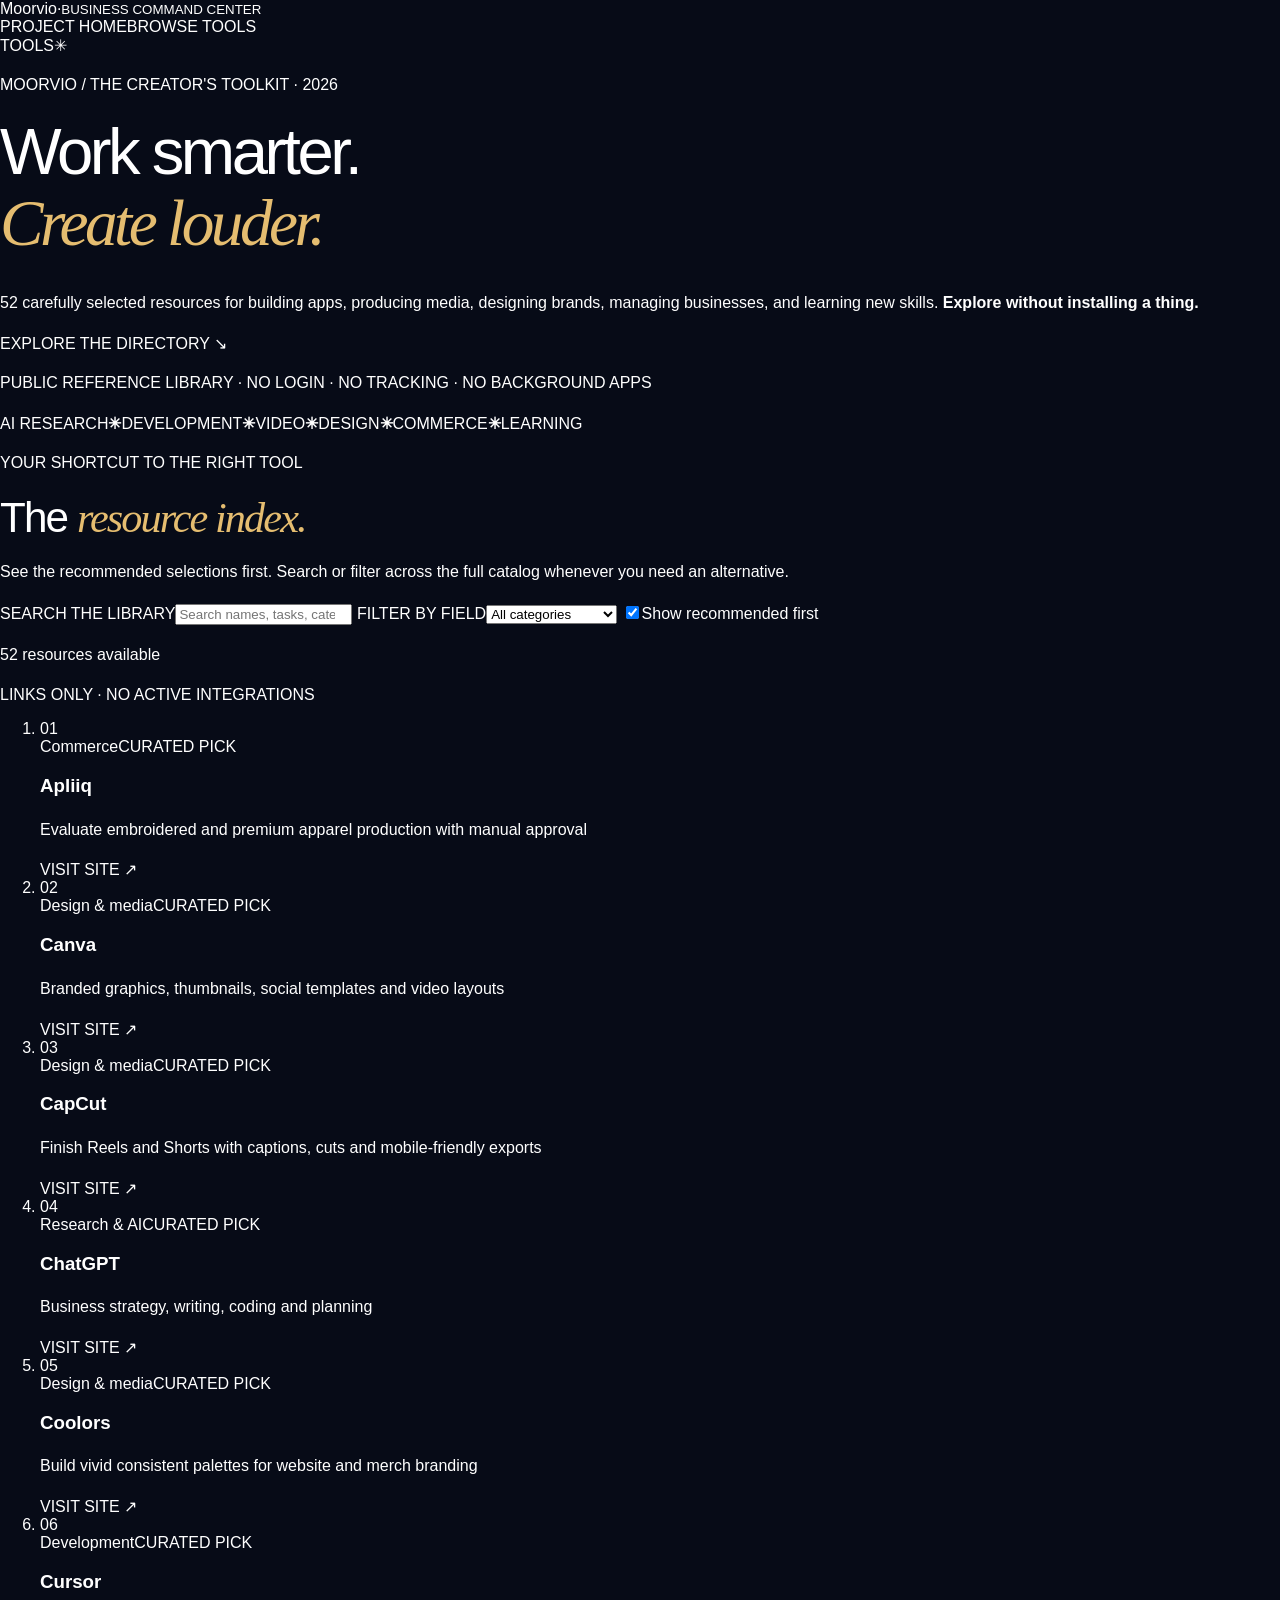
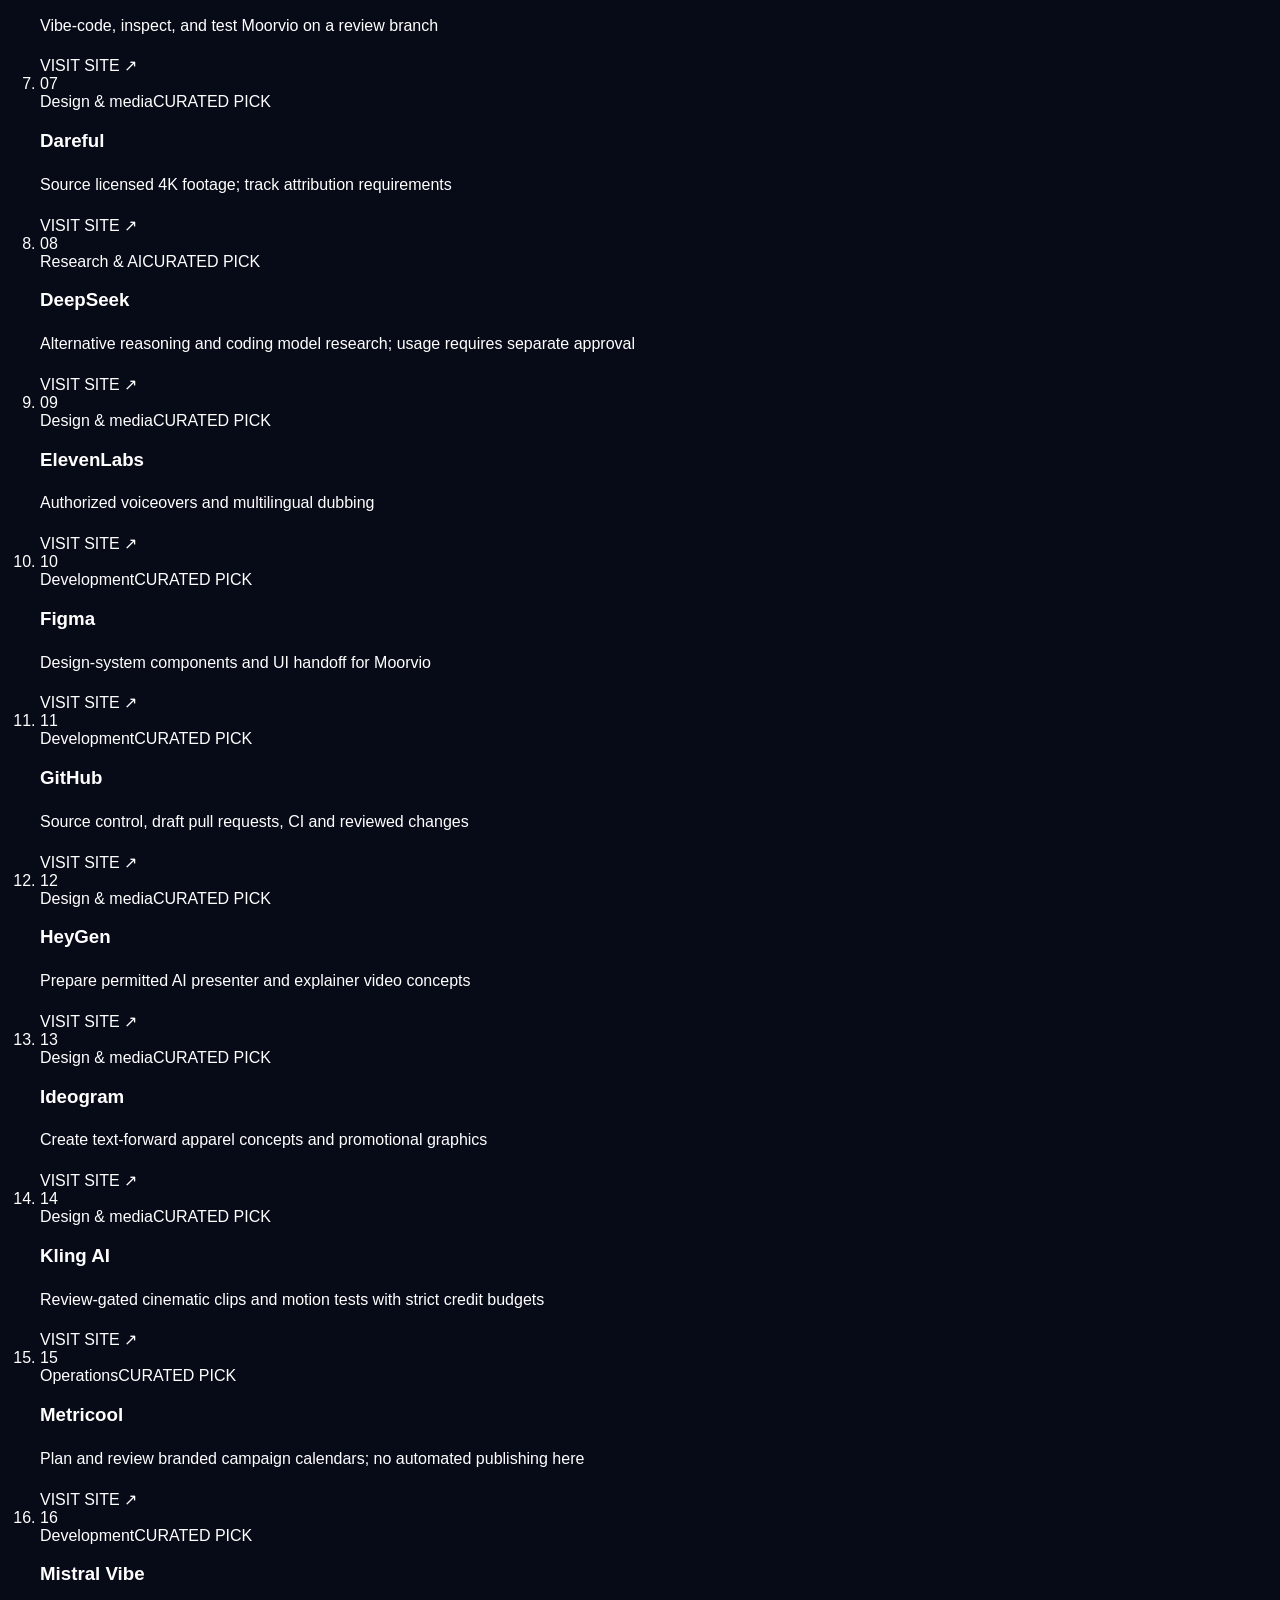
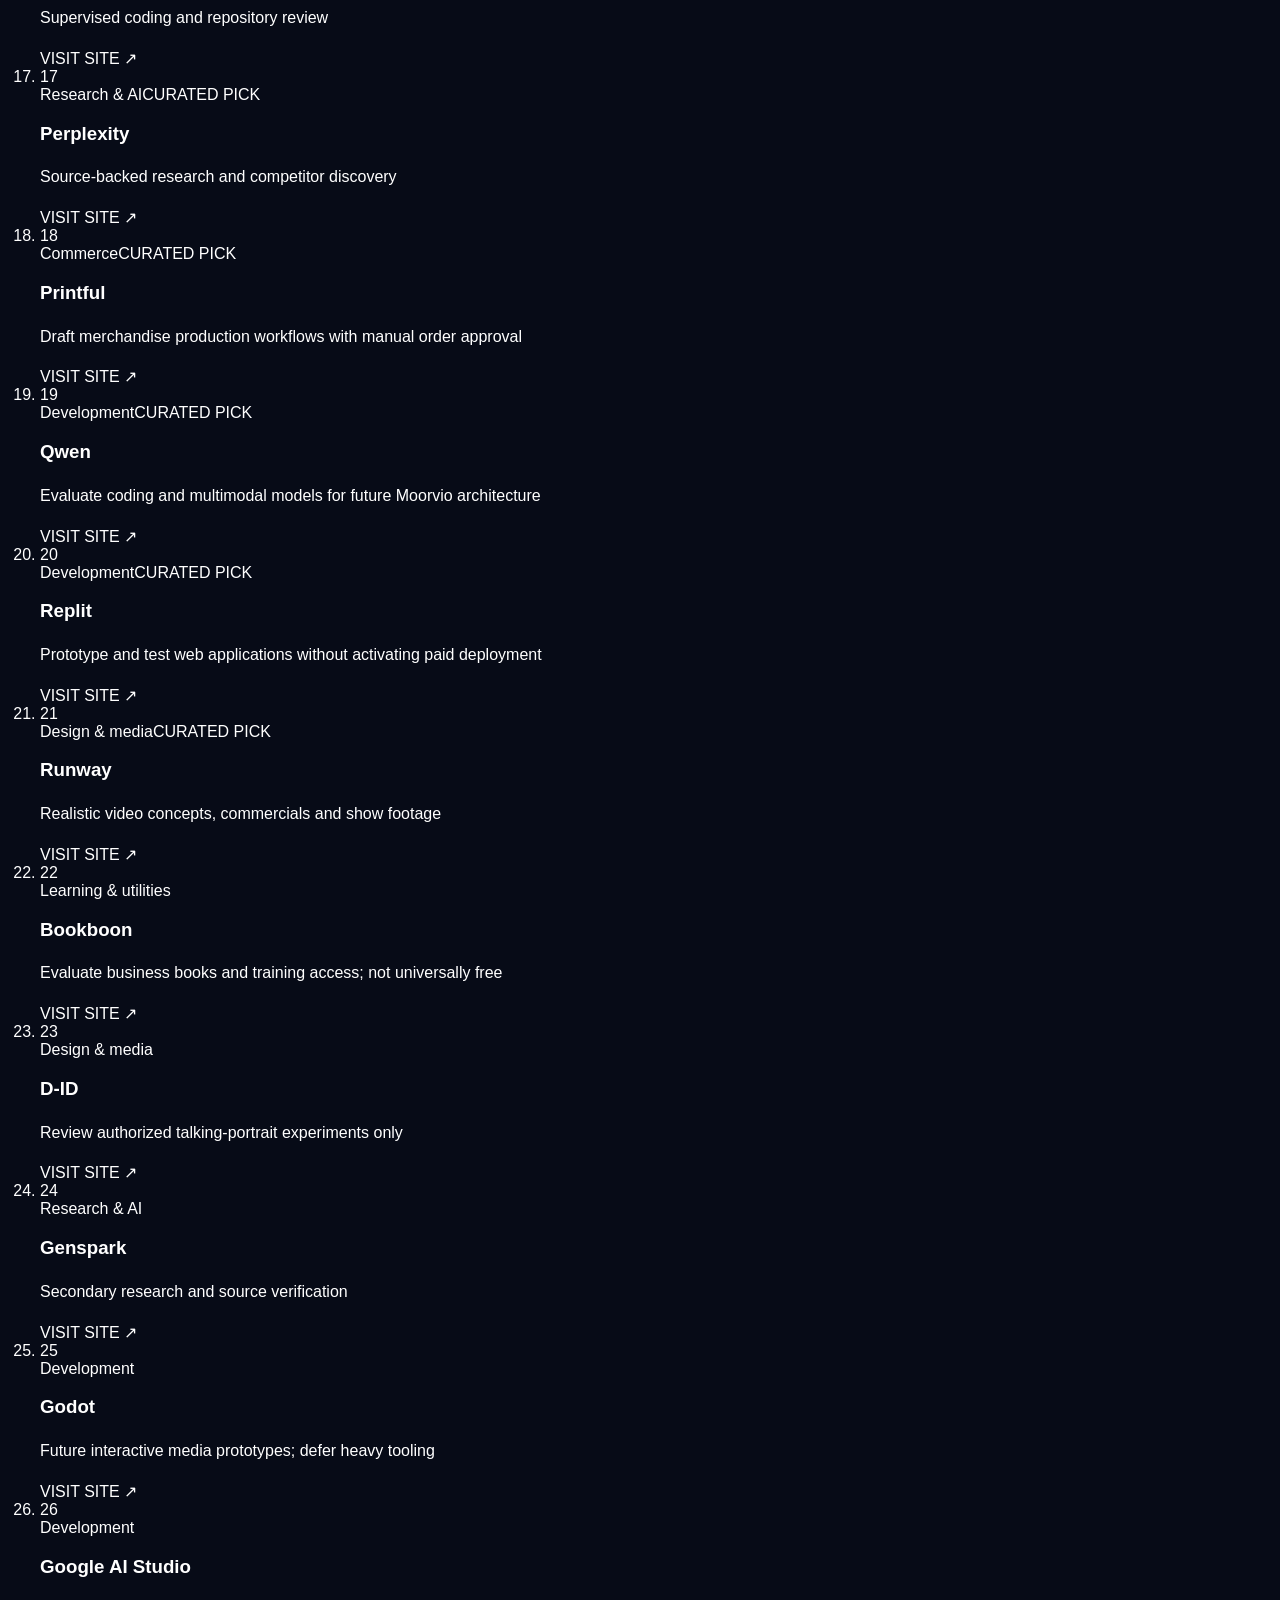
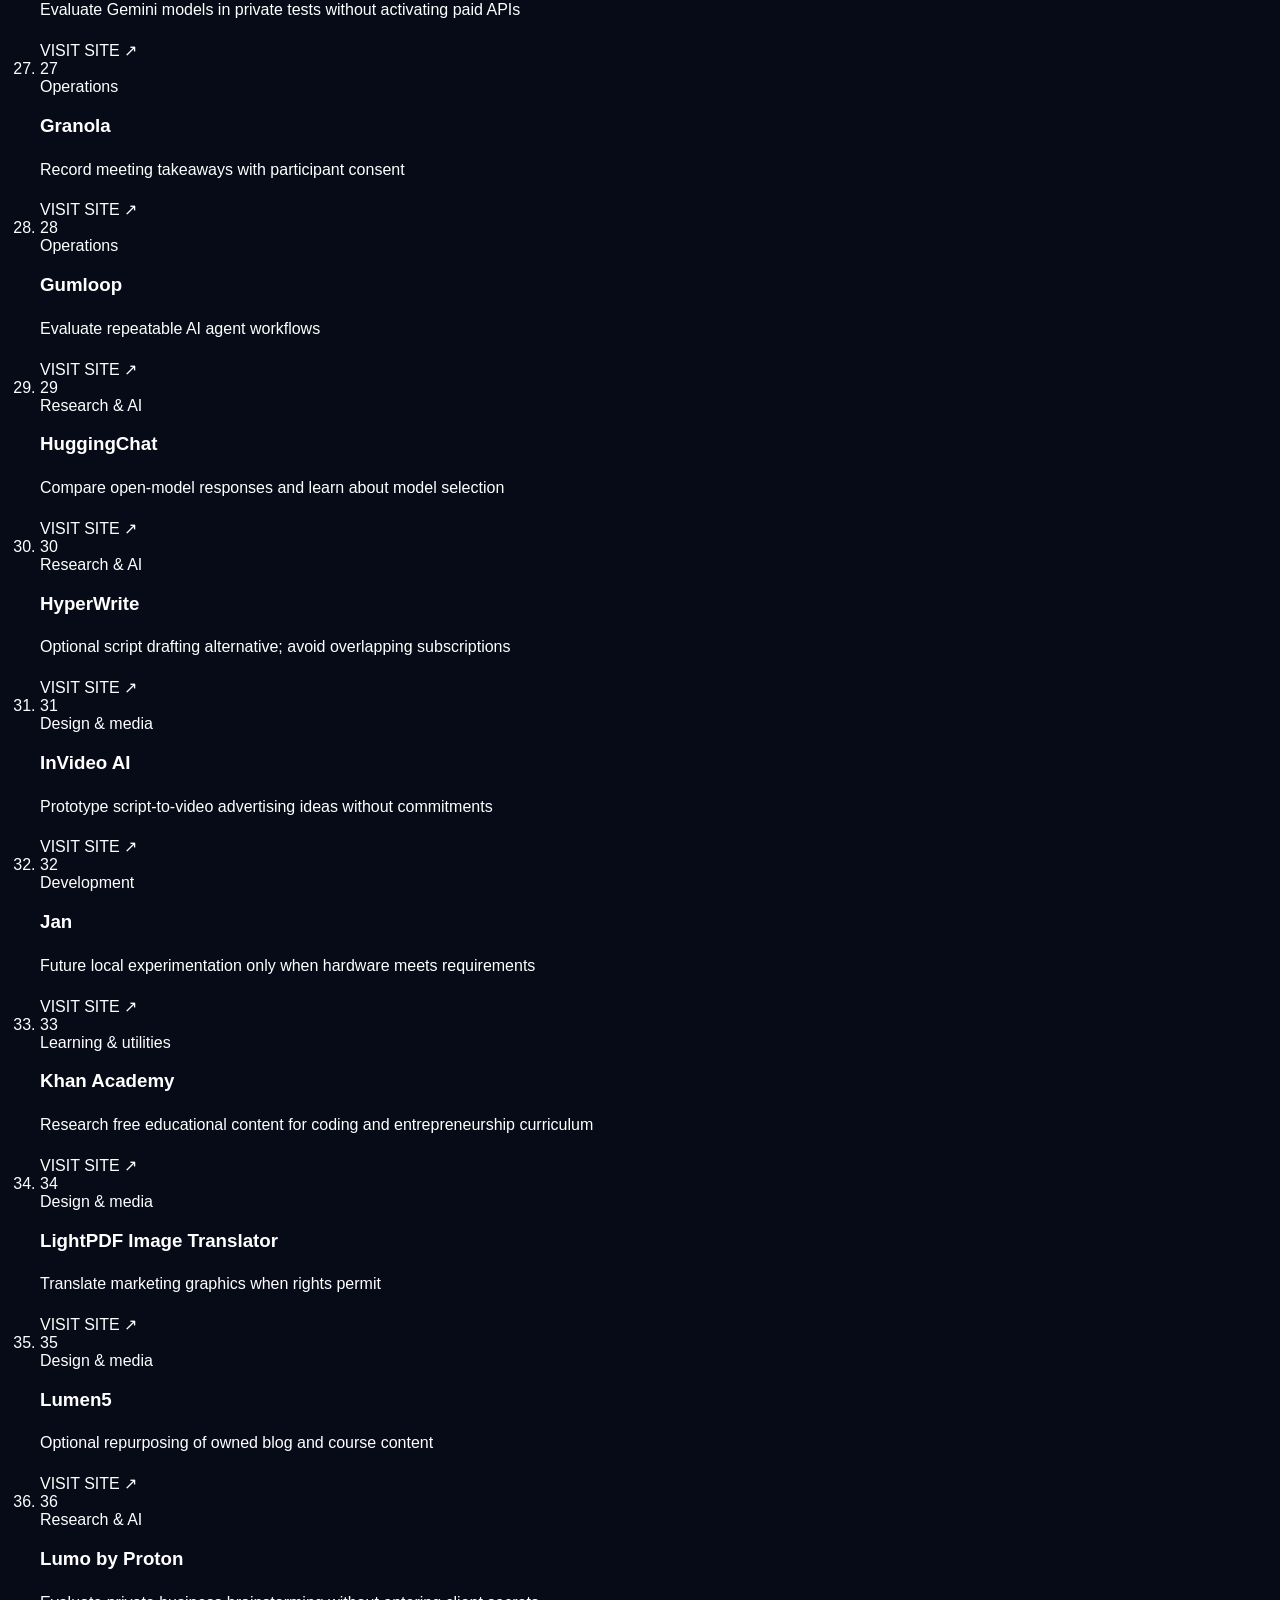
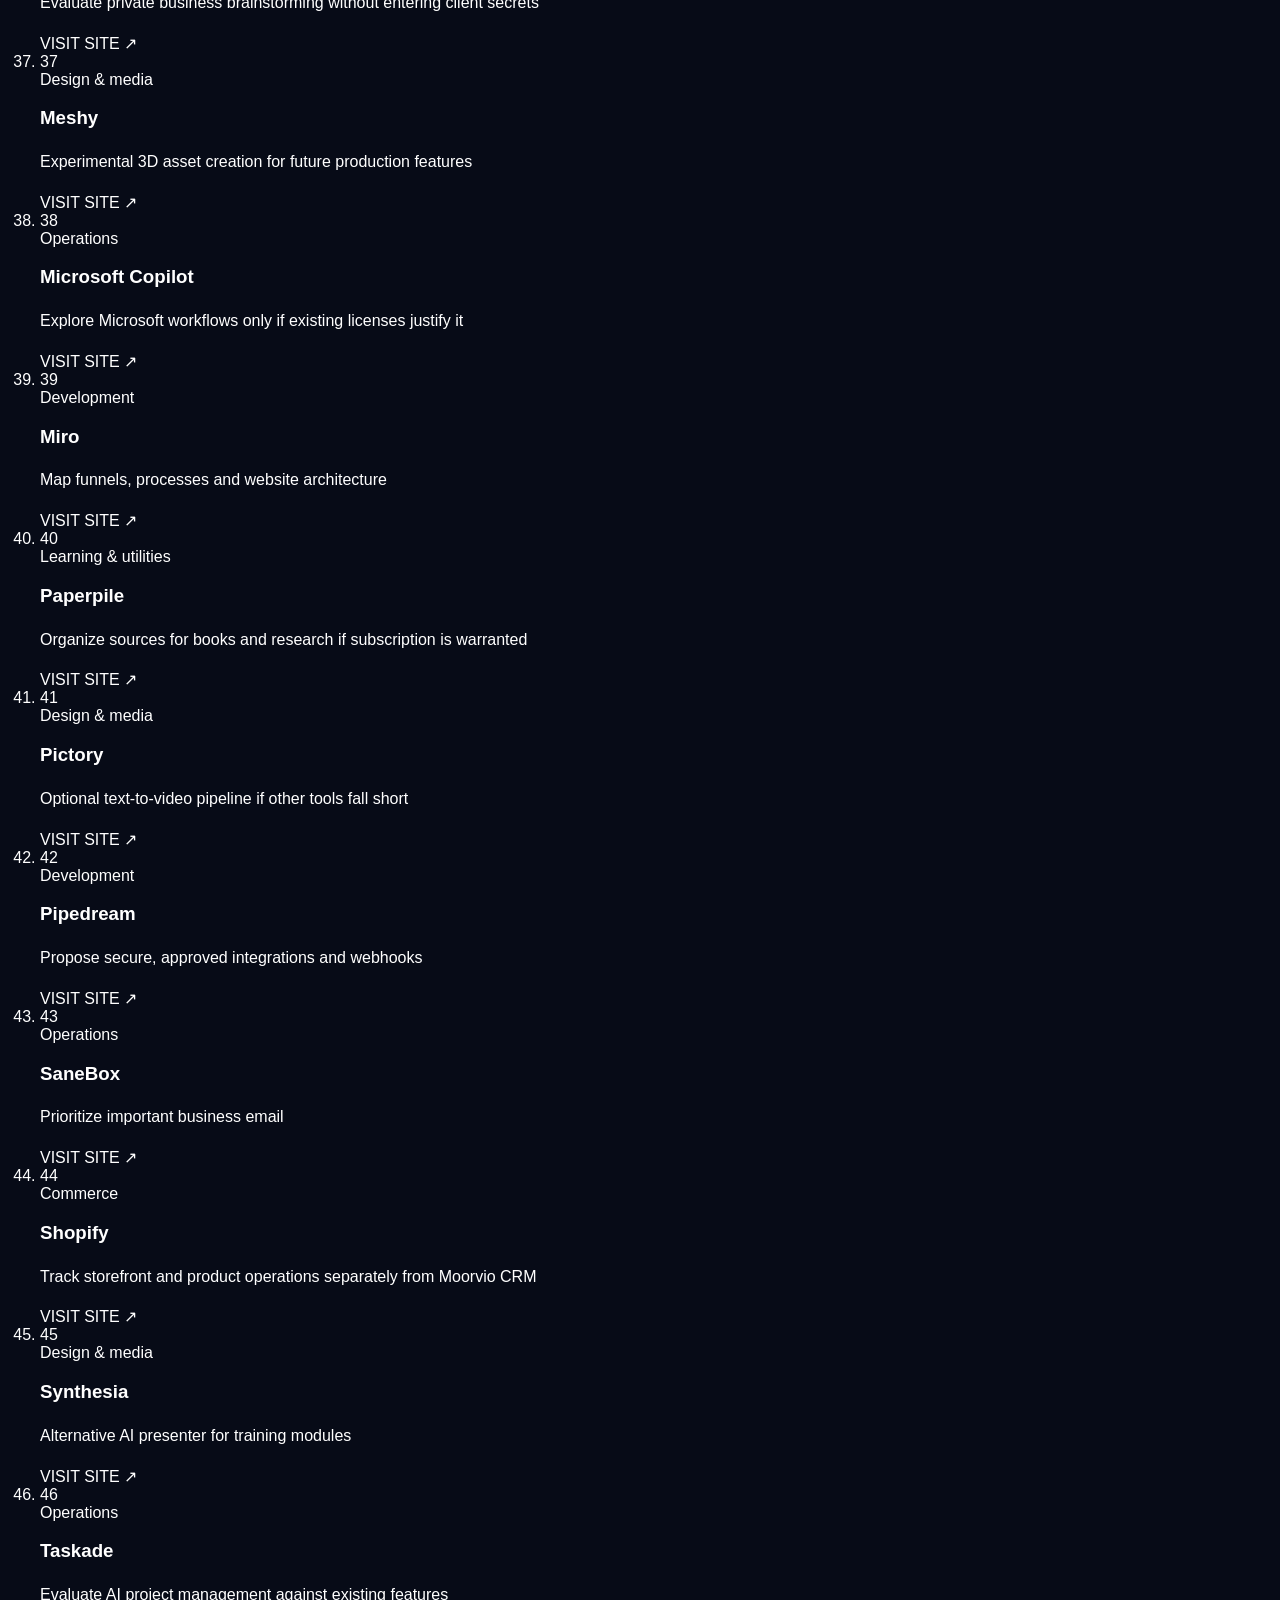
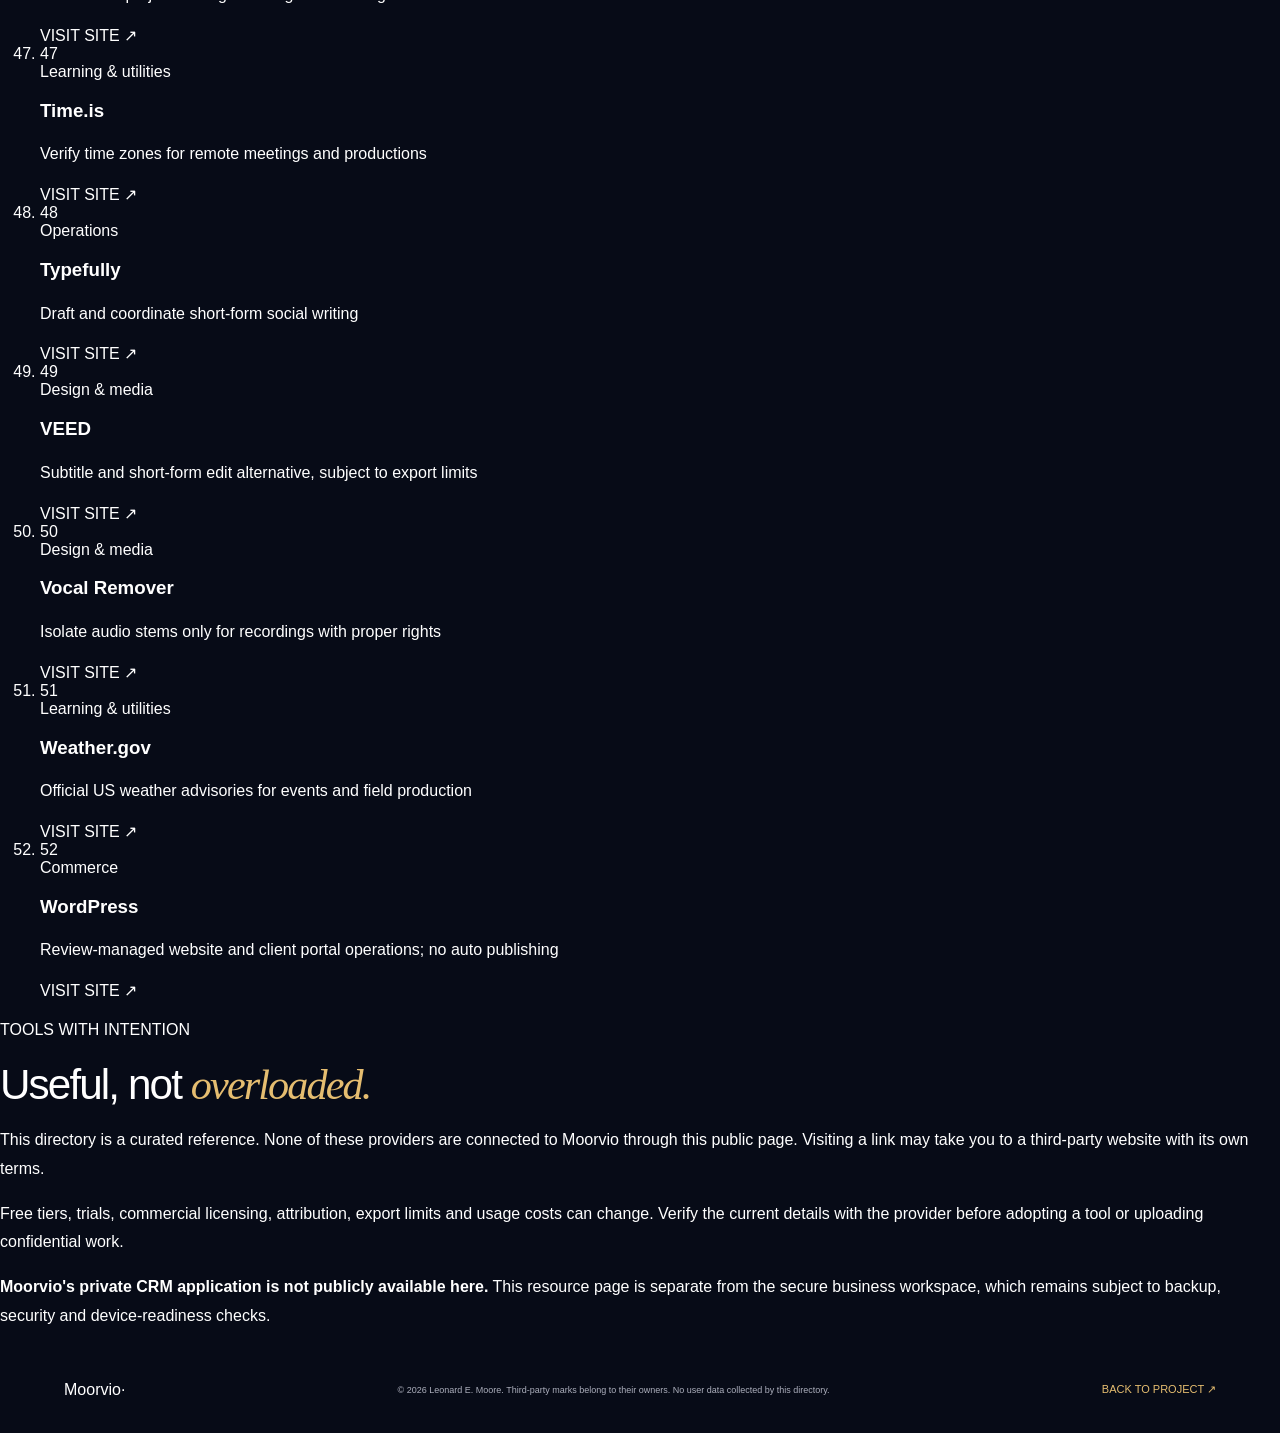
==== resources.html @ 583f3974 "Add public lightweight 52-resource directory page" ====
<!doctype html>
<html lang="en">
<head>
<meta charset="utf-8">
<meta name="viewport" content="width=device-width,initial-scale=1">
<meta name="theme-color" content="#090d25">
<meta name="description" content="Explore 52 curated AI, design, coding, video, commerce and learning resources for entrepreneurs. Search a lightweight reference directory from Moorvio.">
<meta property="og:title" content="AI Resources | Moorvio">
<meta property="og:description" content="52 practical tools. One lightweight, searchable directory. No subscriptions or account connections required.">
<meta property="og:type" content="website">
<meta property="og:url" content="https://mooreliving777.github.io/business-command-center/resources.html">
<title>Moorvio | AI Resources Directory</title>
<link rel="canonical" href="https://mooreliving777.github.io/business-command-center/resources.html">
<link rel="icon" href="favicon.svg" type="image/svg+xml">
<link rel="stylesheet" href="styles.css">
<link rel="stylesheet" href="resources.css">
<script src="resources.js" defer></script>
</head>
<body class="resource-page">
<a class="skip" href="#directory">Skip to resource directory</a>
<header class="resource-header">
 <a class="resource-brand" href="./" aria-label="Moorvio home"><span class="resource-wordmark">Moorvio<span>·</span></span><small>BUSINESS COMMAND CENTER</small></a>
 <nav aria-label="Resource navigation"><a href="./">PROJECT HOME</a><a href="#directory">BROWSE TOOLS</a></nav>
</header>
<main>
<section class="resource-hero" aria-labelledby="resource-title">
 <div class="resource-hero-art" aria-hidden="true"><span class="resource-orbit"></span><span class="resource-orbit two"></span><span class="resource-art-word">TOOLS</span><span class="resource-art-asterisk">✳</span></div>
 <div class="resource-hero-content">
   <p class="resource-kicker">MOORVIO / THE CREATOR'S TOOLKIT · 2026</p>
   <h1 id="resource-title">Work smarter.<br><em>Create louder.</em></h1>
   <p class="resource-lede">52 carefully selected resources for building apps, producing media, designing brands, managing businesses, and learning new skills. <strong>Explore without installing a thing.</strong></p>
   <a href="#directory" class="resource-hero-cta">EXPLORE THE DIRECTORY <span aria-hidden="true">↘</span></a>
   <p class="resource-status">PUBLIC REFERENCE LIBRARY · NO LOGIN · NO TRACKING · NO BACKGROUND APPS</p>
 </div>
</section>
<div class="resource-marquee" aria-label="Resource categories"><span>AI RESEARCH</span><b>✳</b><span>DEVELOPMENT</span><b>✳</b><span>VIDEO</span><b>✳</b><span>DESIGN</span><b>✳</b><span>COMMERCE</span><b>✳</b><span>LEARNING</span></div>
<section id="directory" class="resource-directory" aria-labelledby="directory-title">
 <div class="resource-section-heading"><p class="resource-kicker">YOUR SHORTCUT TO THE RIGHT TOOL</p><h2 id="directory-title">The <em>resource index.</em></h2><p>See the recommended selections first. Search or filter across the full catalog whenever you need an alternative.</p></div>
 <div class="resource-filters">
   <label class="resource-field">SEARCH THE LIBRARY<input id="resource-search" type="search" placeholder="Search names, tasks, categories…" autocomplete="off"></label>
   <label class="resource-field">FILTER BY FIELD<select id="resource-group"><option value="">All categories</option><option value="Commerce">Commerce</option>
<option value="Design &amp; media">Design &amp; media</option>
<option value="Development">Development</option>
<option value="Learning &amp; utilities">Learning &amp; utilities</option>
<option value="Operations">Operations</option>
<option value="Research &amp; AI">Research &amp; AI</option></select></label>
   <label class="resource-recommended"><input id="resource-recommended" type="checkbox" checked><span>Show recommended first</span></label>
 </div>
 <div class="resource-results-header"><p id="resource-count" role="status" aria-live="polite">52 resources available</p><span>LINKS ONLY · NO ACTIVE INTEGRATIONS</span></div>
 <ol id="resource-list" class="resource-list">
<li class="resource-row" data-group="Commerce" data-recommended="true" data-search="apliiq apparel production evaluate embroidered and premium apparel production with manual approval commerce">
  <span class="resource-index" aria-hidden="true">01</span>
  <div class="resource-copy"><div class="resource-eyebrow"><span>Commerce</span><span class="resource-pick">CURATED PICK</span></div><h3>Apliiq</h3><p>Evaluate embroidered and premium apparel production with manual approval</p></div>
  <a class="resource-visit" href="https://www.apliiq.com/" target="_blank" rel="noopener noreferrer external" aria-label="Visit Apliiq website (opens in new tab)">VISIT SITE <span aria-hidden="true">↗</span></a>
</li>
<li class="resource-row" data-group="Design &amp; media" data-recommended="true" data-search="canva brand design branded graphics, thumbnails, social templates and video layouts design &amp; media">
  <span class="resource-index" aria-hidden="true">02</span>
  <div class="resource-copy"><div class="resource-eyebrow"><span>Design &amp; media</span><span class="resource-pick">CURATED PICK</span></div><h3>Canva</h3><p>Branded graphics, thumbnails, social templates and video layouts</p></div>
  <a class="resource-visit" href="https://www.canva.com/" target="_blank" rel="noopener noreferrer external" aria-label="Visit Canva website (opens in new tab)">VISIT SITE <span aria-hidden="true">↗</span></a>
</li>
<li class="resource-row" data-group="Design &amp; media" data-recommended="true" data-search="capcut video editing finish reels and shorts with captions, cuts and mobile-friendly exports design &amp; media">
  <span class="resource-index" aria-hidden="true">03</span>
  <div class="resource-copy"><div class="resource-eyebrow"><span>Design &amp; media</span><span class="resource-pick">CURATED PICK</span></div><h3>CapCut</h3><p>Finish Reels and Shorts with captions, cuts and mobile-friendly exports</p></div>
  <a class="resource-visit" href="https://www.capcut.com/" target="_blank" rel="noopener noreferrer external" aria-label="Visit CapCut website (opens in new tab)">VISIT SITE <span aria-hidden="true">↗</span></a>
</li>
<li class="resource-row" data-group="Research &amp; AI" data-recommended="true" data-search="chatgpt chat &amp; strategy business strategy, writing, coding and planning research &amp; ai">
  <span class="resource-index" aria-hidden="true">04</span>
  <div class="resource-copy"><div class="resource-eyebrow"><span>Research &amp; AI</span><span class="resource-pick">CURATED PICK</span></div><h3>ChatGPT</h3><p>Business strategy, writing, coding and planning</p></div>
  <a class="resource-visit" href="https://chatgpt.com/" target="_blank" rel="noopener noreferrer external" aria-label="Visit ChatGPT website (opens in new tab)">VISIT SITE <span aria-hidden="true">↗</span></a>
</li>
<li class="resource-row" data-group="Design &amp; media" data-recommended="true" data-search="coolors color systems build vivid consistent palettes for website and merch branding design &amp; media">
  <span class="resource-index" aria-hidden="true">05</span>
  <div class="resource-copy"><div class="resource-eyebrow"><span>Design &amp; media</span><span class="resource-pick">CURATED PICK</span></div><h3>Coolors</h3><p>Build vivid consistent palettes for website and merch branding</p></div>
  <a class="resource-visit" href="https://coolors.co/" target="_blank" rel="noopener noreferrer external" aria-label="Visit Coolors website (opens in new tab)">VISIT SITE <span aria-hidden="true">↗</span></a>
</li>
<li class="resource-row" data-group="Development" data-recommended="true" data-search="cursor coding assistant vibe-code, inspect, and test moorvio on a review branch development">
  <span class="resource-index" aria-hidden="true">06</span>
  <div class="resource-copy"><div class="resource-eyebrow"><span>Development</span><span class="resource-pick">CURATED PICK</span></div><h3>Cursor</h3><p>Vibe-code, inspect, and test Moorvio on a review branch</p></div>
  <a class="resource-visit" href="https://cursor.com/" target="_blank" rel="noopener noreferrer external" aria-label="Visit Cursor website (opens in new tab)">VISIT SITE <span aria-hidden="true">↗</span></a>
</li>
<li class="resource-row" data-group="Design &amp; media" data-recommended="true" data-search="dareful stock video source licensed 4k footage; track attribution requirements design &amp; media">
  <span class="resource-index" aria-hidden="true">07</span>
  <div class="resource-copy"><div class="resource-eyebrow"><span>Design &amp; media</span><span class="resource-pick">CURATED PICK</span></div><h3>Dareful</h3><p>Source licensed 4K footage; track attribution requirements</p></div>
  <a class="resource-visit" href="https://www.dareful.com/" target="_blank" rel="noopener noreferrer external" aria-label="Visit Dareful website (opens in new tab)">VISIT SITE <span aria-hidden="true">↗</span></a>
</li>
<li class="resource-row" data-group="Research &amp; AI" data-recommended="true" data-search="deepseek ai reasoning alternative reasoning and coding model research; usage requires separate approval research &amp; ai">
  <span class="resource-index" aria-hidden="true">08</span>
  <div class="resource-copy"><div class="resource-eyebrow"><span>Research &amp; AI</span><span class="resource-pick">CURATED PICK</span></div><h3>DeepSeek</h3><p>Alternative reasoning and coding model research; usage requires separate approval</p></div>
  <a class="resource-visit" href="https://www.deepseek.com/" target="_blank" rel="noopener noreferrer external" aria-label="Visit DeepSeek website (opens in new tab)">VISIT SITE <span aria-hidden="true">↗</span></a>
</li>
<li class="resource-row" data-group="Design &amp; media" data-recommended="true" data-search="elevenlabs voice production authorized voiceovers and multilingual dubbing design &amp; media">
  <span class="resource-index" aria-hidden="true">09</span>
  <div class="resource-copy"><div class="resource-eyebrow"><span>Design &amp; media</span><span class="resource-pick">CURATED PICK</span></div><h3>ElevenLabs</h3><p>Authorized voiceovers and multilingual dubbing</p></div>
  <a class="resource-visit" href="https://elevenlabs.io/" target="_blank" rel="noopener noreferrer external" aria-label="Visit ElevenLabs website (opens in new tab)">VISIT SITE <span aria-hidden="true">↗</span></a>
</li>
<li class="resource-row" data-group="Development" data-recommended="true" data-search="figma ui design design-system components and ui handoff for moorvio development">
  <span class="resource-index" aria-hidden="true">10</span>
  <div class="resource-copy"><div class="resource-eyebrow"><span>Development</span><span class="resource-pick">CURATED PICK</span></div><h3>Figma</h3><p>Design-system components and UI handoff for Moorvio</p></div>
  <a class="resource-visit" href="https://www.figma.com/" target="_blank" rel="noopener noreferrer external" aria-label="Visit Figma website (opens in new tab)">VISIT SITE <span aria-hidden="true">↗</span></a>
</li>
<li class="resource-row" data-group="Development" data-recommended="true" data-search="github version control source control, draft pull requests, ci and reviewed changes development">
  <span class="resource-index" aria-hidden="true">11</span>
  <div class="resource-copy"><div class="resource-eyebrow"><span>Development</span><span class="resource-pick">CURATED PICK</span></div><h3>GitHub</h3><p>Source control, draft pull requests, CI and reviewed changes</p></div>
  <a class="resource-visit" href="https://github.com/" target="_blank" rel="noopener noreferrer external" aria-label="Visit GitHub website (opens in new tab)">VISIT SITE <span aria-hidden="true">↗</span></a>
</li>
<li class="resource-row" data-group="Design &amp; media" data-recommended="true" data-search="heygen avatar video prepare permitted ai presenter and explainer video concepts design &amp; media">
  <span class="resource-index" aria-hidden="true">12</span>
  <div class="resource-copy"><div class="resource-eyebrow"><span>Design &amp; media</span><span class="resource-pick">CURATED PICK</span></div><h3>HeyGen</h3><p>Prepare permitted AI presenter and explainer video concepts</p></div>
  <a class="resource-visit" href="https://www.heygen.com/" target="_blank" rel="noopener noreferrer external" aria-label="Visit HeyGen website (opens in new tab)">VISIT SITE <span aria-hidden="true">↗</span></a>
</li>
<li class="resource-row" data-group="Design &amp; media" data-recommended="true" data-search="ideogram image design create text-forward apparel concepts and promotional graphics design &amp; media">
  <span class="resource-index" aria-hidden="true">13</span>
  <div class="resource-copy"><div class="resource-eyebrow"><span>Design &amp; media</span><span class="resource-pick">CURATED PICK</span></div><h3>Ideogram</h3><p>Create text-forward apparel concepts and promotional graphics</p></div>
  <a class="resource-visit" href="https://ideogram.ai/" target="_blank" rel="noopener noreferrer external" aria-label="Visit Ideogram website (opens in new tab)">VISIT SITE <span aria-hidden="true">↗</span></a>
</li>
<li class="resource-row" data-group="Design &amp; media" data-recommended="true" data-search="kling ai ai video generation review-gated cinematic clips and motion tests with strict credit budgets design &amp; media">
  <span class="resource-index" aria-hidden="true">14</span>
  <div class="resource-copy"><div class="resource-eyebrow"><span>Design &amp; media</span><span class="resource-pick">CURATED PICK</span></div><h3>Kling AI</h3><p>Review-gated cinematic clips and motion tests with strict credit budgets</p></div>
  <a class="resource-visit" href="https://klingai.com/" target="_blank" rel="noopener noreferrer external" aria-label="Visit Kling AI website (opens in new tab)">VISIT SITE <span aria-hidden="true">↗</span></a>
</li>
<li class="resource-row" data-group="Operations" data-recommended="true" data-search="metricool social planning plan and review branded campaign calendars; no automated publishing here operations">
  <span class="resource-index" aria-hidden="true">15</span>
  <div class="resource-copy"><div class="resource-eyebrow"><span>Operations</span><span class="resource-pick">CURATED PICK</span></div><h3>Metricool</h3><p>Plan and review branded campaign calendars; no automated publishing here</p></div>
  <a class="resource-visit" href="https://metricool.com/" target="_blank" rel="noopener noreferrer external" aria-label="Visit Metricool website (opens in new tab)">VISIT SITE <span aria-hidden="true">↗</span></a>
</li>
<li class="resource-row" data-group="Development" data-recommended="true" data-search="mistral vibe coding assistant supervised coding and repository review development">
  <span class="resource-index" aria-hidden="true">16</span>
  <div class="resource-copy"><div class="resource-eyebrow"><span>Development</span><span class="resource-pick">CURATED PICK</span></div><h3>Mistral Vibe</h3><p>Supervised coding and repository review</p></div>
  <a class="resource-visit" href="https://docs.mistral.ai/vibe/" target="_blank" rel="noopener noreferrer external" aria-label="Visit Mistral Vibe website (opens in new tab)">VISIT SITE <span aria-hidden="true">↗</span></a>
</li>
<li class="resource-row" data-group="Research &amp; AI" data-recommended="true" data-search="perplexity ai research source-backed research and competitor discovery research &amp; ai">
  <span class="resource-index" aria-hidden="true">17</span>
  <div class="resource-copy"><div class="resource-eyebrow"><span>Research &amp; AI</span><span class="resource-pick">CURATED PICK</span></div><h3>Perplexity</h3><p>Source-backed research and competitor discovery</p></div>
  <a class="resource-visit" href="https://www.perplexity.ai/" target="_blank" rel="noopener noreferrer external" aria-label="Visit Perplexity website (opens in new tab)">VISIT SITE <span aria-hidden="true">↗</span></a>
</li>
<li class="resource-row" data-group="Commerce" data-recommended="true" data-search="printful print on demand draft merchandise production workflows with manual order approval commerce">
  <span class="resource-index" aria-hidden="true">18</span>
  <div class="resource-copy"><div class="resource-eyebrow"><span>Commerce</span><span class="resource-pick">CURATED PICK</span></div><h3>Printful</h3><p>Draft merchandise production workflows with manual order approval</p></div>
  <a class="resource-visit" href="https://www.printful.com/" target="_blank" rel="noopener noreferrer external" aria-label="Visit Printful website (opens in new tab)">VISIT SITE <span aria-hidden="true">↗</span></a>
</li>
<li class="resource-row" data-group="Development" data-recommended="true" data-search="qwen coding models evaluate coding and multimodal models for future moorvio architecture development">
  <span class="resource-index" aria-hidden="true">19</span>
  <div class="resource-copy"><div class="resource-eyebrow"><span>Development</span><span class="resource-pick">CURATED PICK</span></div><h3>Qwen</h3><p>Evaluate coding and multimodal models for future Moorvio architecture</p></div>
  <a class="resource-visit" href="https://qwen.ai/" target="_blank" rel="noopener noreferrer external" aria-label="Visit Qwen website (opens in new tab)">VISIT SITE <span aria-hidden="true">↗</span></a>
</li>
<li class="resource-row" data-group="Development" data-recommended="true" data-search="replit app development prototype and test web applications without activating paid deployment development">
  <span class="resource-index" aria-hidden="true">20</span>
  <div class="resource-copy"><div class="resource-eyebrow"><span>Development</span><span class="resource-pick">CURATED PICK</span></div><h3>Replit</h3><p>Prototype and test web applications without activating paid deployment</p></div>
  <a class="resource-visit" href="https://replit.com/" target="_blank" rel="noopener noreferrer external" aria-label="Visit Replit website (opens in new tab)">VISIT SITE <span aria-hidden="true">↗</span></a>
</li>
<li class="resource-row" data-group="Design &amp; media" data-recommended="true" data-search="runway video production realistic video concepts, commercials and show footage design &amp; media">
  <span class="resource-index" aria-hidden="true">21</span>
  <div class="resource-copy"><div class="resource-eyebrow"><span>Design &amp; media</span><span class="resource-pick">CURATED PICK</span></div><h3>Runway</h3><p>Realistic video concepts, commercials and show footage</p></div>
  <a class="resource-visit" href="https://runwayml.com/" target="_blank" rel="noopener noreferrer external" aria-label="Visit Runway website (opens in new tab)">VISIT SITE <span aria-hidden="true">↗</span></a>
</li>
<li class="resource-row" data-group="Learning &amp; utilities" data-recommended="false" data-search="bookboon learning resources evaluate business books and training access; not universally free learning &amp; utilities">
  <span class="resource-index" aria-hidden="true">22</span>
  <div class="resource-copy"><div class="resource-eyebrow"><span>Learning &amp; utilities</span></div><h3>Bookboon</h3><p>Evaluate business books and training access; not universally free</p></div>
  <a class="resource-visit" href="https://bookboon.com/" target="_blank" rel="noopener noreferrer external" aria-label="Visit Bookboon website (opens in new tab)">VISIT SITE <span aria-hidden="true">↗</span></a>
</li>
<li class="resource-row" data-group="Design &amp; media" data-recommended="false" data-search="d-id talking portraits review authorized talking-portrait experiments only design &amp; media">
  <span class="resource-index" aria-hidden="true">23</span>
  <div class="resource-copy"><div class="resource-eyebrow"><span>Design &amp; media</span></div><h3>D-ID</h3><p>Review authorized talking-portrait experiments only</p></div>
  <a class="resource-visit" href="https://www.d-id.com/" target="_blank" rel="noopener noreferrer external" aria-label="Visit D-ID website (opens in new tab)">VISIT SITE <span aria-hidden="true">↗</span></a>
</li>
<li class="resource-row" data-group="Research &amp; AI" data-recommended="false" data-search="genspark research secondary research and source verification research &amp; ai">
  <span class="resource-index" aria-hidden="true">24</span>
  <div class="resource-copy"><div class="resource-eyebrow"><span>Research &amp; AI</span></div><h3>Genspark</h3><p>Secondary research and source verification</p></div>
  <a class="resource-visit" href="https://www.genspark.ai/" target="_blank" rel="noopener noreferrer external" aria-label="Visit Genspark website (opens in new tab)">VISIT SITE <span aria-hidden="true">↗</span></a>
</li>
<li class="resource-row" data-group="Development" data-recommended="false" data-search="godot game engine future interactive media prototypes; defer heavy tooling development">
  <span class="resource-index" aria-hidden="true">25</span>
  <div class="resource-copy"><div class="resource-eyebrow"><span>Development</span></div><h3>Godot</h3><p>Future interactive media prototypes; defer heavy tooling</p></div>
  <a class="resource-visit" href="https://godotengine.org/" target="_blank" rel="noopener noreferrer external" aria-label="Visit Godot website (opens in new tab)">VISIT SITE <span aria-hidden="true">↗</span></a>
</li>
<li class="resource-row" data-group="Development" data-recommended="false" data-search="google ai studio model prototyping evaluate gemini models in private tests without activating paid apis development">
  <span class="resource-index" aria-hidden="true">26</span>
  <div class="resource-copy"><div class="resource-eyebrow"><span>Development</span></div><h3>Google AI Studio</h3><p>Evaluate Gemini models in private tests without activating paid APIs</p></div>
  <a class="resource-visit" href="https://aistudio.google.com/" target="_blank" rel="noopener noreferrer external" aria-label="Visit Google AI Studio website (opens in new tab)">VISIT SITE <span aria-hidden="true">↗</span></a>
</li>
<li class="resource-row" data-group="Operations" data-recommended="false" data-search="granola meeting notes record meeting takeaways with participant consent operations">
  <span class="resource-index" aria-hidden="true">27</span>
  <div class="resource-copy"><div class="resource-eyebrow"><span>Operations</span></div><h3>Granola</h3><p>Record meeting takeaways with participant consent</p></div>
  <a class="resource-visit" href="https://www.granola.ai/" target="_blank" rel="noopener noreferrer external" aria-label="Visit Granola website (opens in new tab)">VISIT SITE <span aria-hidden="true">↗</span></a>
</li>
<li class="resource-row" data-group="Operations" data-recommended="false" data-search="gumloop automation evaluate repeatable ai agent workflows operations">
  <span class="resource-index" aria-hidden="true">28</span>
  <div class="resource-copy"><div class="resource-eyebrow"><span>Operations</span></div><h3>Gumloop</h3><p>Evaluate repeatable AI agent workflows</p></div>
  <a class="resource-visit" href="https://www.gumloop.com/" target="_blank" rel="noopener noreferrer external" aria-label="Visit Gumloop website (opens in new tab)">VISIT SITE <span aria-hidden="true">↗</span></a>
</li>
<li class="resource-row" data-group="Research &amp; AI" data-recommended="false" data-search="huggingchat open model research compare open-model responses and learn about model selection research &amp; ai">
  <span class="resource-index" aria-hidden="true">29</span>
  <div class="resource-copy"><div class="resource-eyebrow"><span>Research &amp; AI</span></div><h3>HuggingChat</h3><p>Compare open-model responses and learn about model selection</p></div>
  <a class="resource-visit" href="https://huggingface.co/chat/" target="_blank" rel="noopener noreferrer external" aria-label="Visit HuggingChat website (opens in new tab)">VISIT SITE <span aria-hidden="true">↗</span></a>
</li>
<li class="resource-row" data-group="Research &amp; AI" data-recommended="false" data-search="hyperwrite writing assistant optional script drafting alternative; avoid overlapping subscriptions research &amp; ai">
  <span class="resource-index" aria-hidden="true">30</span>
  <div class="resource-copy"><div class="resource-eyebrow"><span>Research &amp; AI</span></div><h3>HyperWrite</h3><p>Optional script drafting alternative; avoid overlapping subscriptions</p></div>
  <a class="resource-visit" href="https://www.hyperwriteai.com/" target="_blank" rel="noopener noreferrer external" aria-label="Visit HyperWrite website (opens in new tab)">VISIT SITE <span aria-hidden="true">↗</span></a>
</li>
<li class="resource-row" data-group="Design &amp; media" data-recommended="false" data-search="invideo ai script-to-video prototype script-to-video advertising ideas without commitments design &amp; media">
  <span class="resource-index" aria-hidden="true">31</span>
  <div class="resource-copy"><div class="resource-eyebrow"><span>Design &amp; media</span></div><h3>InVideo AI</h3><p>Prototype script-to-video advertising ideas without commitments</p></div>
  <a class="resource-visit" href="https://invideo.io/" target="_blank" rel="noopener noreferrer external" aria-label="Visit InVideo AI website (opens in new tab)">VISIT SITE <span aria-hidden="true">↗</span></a>
</li>
<li class="resource-row" data-group="Development" data-recommended="false" data-search="jan local ai future local experimentation only when hardware meets requirements development">
  <span class="resource-index" aria-hidden="true">32</span>
  <div class="resource-copy"><div class="resource-eyebrow"><span>Development</span></div><h3>Jan</h3><p>Future local experimentation only when hardware meets requirements</p></div>
  <a class="resource-visit" href="https://jan.ai/" target="_blank" rel="noopener noreferrer external" aria-label="Visit Jan website (opens in new tab)">VISIT SITE <span aria-hidden="true">↗</span></a>
</li>
<li class="resource-row" data-group="Learning &amp; utilities" data-recommended="false" data-search="khan academy learning research free educational content for coding and entrepreneurship curriculum learning &amp; utilities">
  <span class="resource-index" aria-hidden="true">33</span>
  <div class="resource-copy"><div class="resource-eyebrow"><span>Learning &amp; utilities</span></div><h3>Khan Academy</h3><p>Research free educational content for coding and entrepreneurship curriculum</p></div>
  <a class="resource-visit" href="https://www.khanacademy.org/" target="_blank" rel="noopener noreferrer external" aria-label="Visit Khan Academy website (opens in new tab)">VISIT SITE <span aria-hidden="true">↗</span></a>
</li>
<li class="resource-row" data-group="Design &amp; media" data-recommended="false" data-search="lightpdf image translator translation translate marketing graphics when rights permit design &amp; media">
  <span class="resource-index" aria-hidden="true">34</span>
  <div class="resource-copy"><div class="resource-eyebrow"><span>Design &amp; media</span></div><h3>LightPDF Image Translator</h3><p>Translate marketing graphics when rights permit</p></div>
  <a class="resource-visit" href="https://lightpdf.com/image-translator" target="_blank" rel="noopener noreferrer external" aria-label="Visit LightPDF Image Translator website (opens in new tab)">VISIT SITE <span aria-hidden="true">↗</span></a>
</li>
<li class="resource-row" data-group="Design &amp; media" data-recommended="false" data-search="lumen5 article-to-video optional repurposing of owned blog and course content design &amp; media">
  <span class="resource-index" aria-hidden="true">35</span>
  <div class="resource-copy"><div class="resource-eyebrow"><span>Design &amp; media</span></div><h3>Lumen5</h3><p>Optional repurposing of owned blog and course content</p></div>
  <a class="resource-visit" href="https://lumen5.com/" target="_blank" rel="noopener noreferrer external" aria-label="Visit Lumen5 website (opens in new tab)">VISIT SITE <span aria-hidden="true">↗</span></a>
</li>
<li class="resource-row" data-group="Research &amp; AI" data-recommended="false" data-search="lumo by proton privacy-first ai evaluate private business brainstorming without entering client secrets research &amp; ai">
  <span class="resource-index" aria-hidden="true">36</span>
  <div class="resource-copy"><div class="resource-eyebrow"><span>Research &amp; AI</span></div><h3>Lumo by Proton</h3><p>Evaluate private business brainstorming without entering client secrets</p></div>
  <a class="resource-visit" href="https://lumo.proton.me/" target="_blank" rel="noopener noreferrer external" aria-label="Visit Lumo by Proton website (opens in new tab)">VISIT SITE <span aria-hidden="true">↗</span></a>
</li>
<li class="resource-row" data-group="Design &amp; media" data-recommended="false" data-search="meshy 3d generation experimental 3d asset creation for future production features design &amp; media">
  <span class="resource-index" aria-hidden="true">37</span>
  <div class="resource-copy"><div class="resource-eyebrow"><span>Design &amp; media</span></div><h3>Meshy</h3><p>Experimental 3D asset creation for future production features</p></div>
  <a class="resource-visit" href="https://www.meshy.ai/" target="_blank" rel="noopener noreferrer external" aria-label="Visit Meshy website (opens in new tab)">VISIT SITE <span aria-hidden="true">↗</span></a>
</li>
<li class="resource-row" data-group="Operations" data-recommended="false" data-search="microsoft copilot office productivity explore microsoft workflows only if existing licenses justify it operations">
  <span class="resource-index" aria-hidden="true">38</span>
  <div class="resource-copy"><div class="resource-eyebrow"><span>Operations</span></div><h3>Microsoft Copilot</h3><p>Explore Microsoft workflows only if existing licenses justify it</p></div>
  <a class="resource-visit" href="https://copilot.microsoft.com/" target="_blank" rel="noopener noreferrer external" aria-label="Visit Microsoft Copilot website (opens in new tab)">VISIT SITE <span aria-hidden="true">↗</span></a>
</li>
<li class="resource-row" data-group="Development" data-recommended="false" data-search="miro visual planning map funnels, processes and website architecture development">
  <span class="resource-index" aria-hidden="true">39</span>
  <div class="resource-copy"><div class="resource-eyebrow"><span>Development</span></div><h3>Miro</h3><p>Map funnels, processes and website architecture</p></div>
  <a class="resource-visit" href="https://miro.com/" target="_blank" rel="noopener noreferrer external" aria-label="Visit Miro website (opens in new tab)">VISIT SITE <span aria-hidden="true">↗</span></a>
</li>
<li class="resource-row" data-group="Learning &amp; utilities" data-recommended="false" data-search="paperpile research management organize sources for books and research if subscription is warranted learning &amp; utilities">
  <span class="resource-index" aria-hidden="true">40</span>
  <div class="resource-copy"><div class="resource-eyebrow"><span>Learning &amp; utilities</span></div><h3>Paperpile</h3><p>Organize sources for books and research if subscription is warranted</p></div>
  <a class="resource-visit" href="https://paperpile.com/" target="_blank" rel="noopener noreferrer external" aria-label="Visit Paperpile website (opens in new tab)">VISIT SITE <span aria-hidden="true">↗</span></a>
</li>
<li class="resource-row" data-group="Design &amp; media" data-recommended="false" data-search="pictory article-to-video optional text-to-video pipeline if other tools fall short design &amp; media">
  <span class="resource-index" aria-hidden="true">41</span>
  <div class="resource-copy"><div class="resource-eyebrow"><span>Design &amp; media</span></div><h3>Pictory</h3><p>Optional text-to-video pipeline if other tools fall short</p></div>
  <a class="resource-visit" href="https://pictory.ai/" target="_blank" rel="noopener noreferrer external" aria-label="Visit Pictory website (opens in new tab)">VISIT SITE <span aria-hidden="true">↗</span></a>
</li>
<li class="resource-row" data-group="Development" data-recommended="false" data-search="pipedream api integrations propose secure, approved integrations and webhooks development">
  <span class="resource-index" aria-hidden="true">42</span>
  <div class="resource-copy"><div class="resource-eyebrow"><span>Development</span></div><h3>Pipedream</h3><p>Propose secure, approved integrations and webhooks</p></div>
  <a class="resource-visit" href="https://pipedream.com/" target="_blank" rel="noopener noreferrer external" aria-label="Visit Pipedream website (opens in new tab)">VISIT SITE <span aria-hidden="true">↗</span></a>
</li>
<li class="resource-row" data-group="Operations" data-recommended="false" data-search="sanebox email organization prioritize important business email operations">
  <span class="resource-index" aria-hidden="true">43</span>
  <div class="resource-copy"><div class="resource-eyebrow"><span>Operations</span></div><h3>SaneBox</h3><p>Prioritize important business email</p></div>
  <a class="resource-visit" href="https://www.sanebox.com/" target="_blank" rel="noopener noreferrer external" aria-label="Visit SaneBox website (opens in new tab)">VISIT SITE <span aria-hidden="true">↗</span></a>
</li>
<li class="resource-row" data-group="Commerce" data-recommended="false" data-search="shopify commerce track storefront and product operations separately from moorvio crm commerce">
  <span class="resource-index" aria-hidden="true">44</span>
  <div class="resource-copy"><div class="resource-eyebrow"><span>Commerce</span></div><h3>Shopify</h3><p>Track storefront and product operations separately from Moorvio CRM</p></div>
  <a class="resource-visit" href="https://www.shopify.com/" target="_blank" rel="noopener noreferrer external" aria-label="Visit Shopify website (opens in new tab)">VISIT SITE <span aria-hidden="true">↗</span></a>
</li>
<li class="resource-row" data-group="Design &amp; media" data-recommended="false" data-search="synthesia avatar video alternative ai presenter for training modules design &amp; media">
  <span class="resource-index" aria-hidden="true">45</span>
  <div class="resource-copy"><div class="resource-eyebrow"><span>Design &amp; media</span></div><h3>Synthesia</h3><p>Alternative AI presenter for training modules</p></div>
  <a class="resource-visit" href="https://www.synthesia.io/" target="_blank" rel="noopener noreferrer external" aria-label="Visit Synthesia website (opens in new tab)">VISIT SITE <span aria-hidden="true">↗</span></a>
</li>
<li class="resource-row" data-group="Operations" data-recommended="false" data-search="taskade project management evaluate ai project management against existing features operations">
  <span class="resource-index" aria-hidden="true">46</span>
  <div class="resource-copy"><div class="resource-eyebrow"><span>Operations</span></div><h3>Taskade</h3><p>Evaluate AI project management against existing features</p></div>
  <a class="resource-visit" href="https://www.taskade.com/" target="_blank" rel="noopener noreferrer external" aria-label="Visit Taskade website (opens in new tab)">VISIT SITE <span aria-hidden="true">↗</span></a>
</li>
<li class="resource-row" data-group="Learning &amp; utilities" data-recommended="false" data-search="time.is time zones verify time zones for remote meetings and productions learning &amp; utilities">
  <span class="resource-index" aria-hidden="true">47</span>
  <div class="resource-copy"><div class="resource-eyebrow"><span>Learning &amp; utilities</span></div><h3>Time.is</h3><p>Verify time zones for remote meetings and productions</p></div>
  <a class="resource-visit" href="https://time.is/" target="_blank" rel="noopener noreferrer external" aria-label="Visit Time.is website (opens in new tab)">VISIT SITE <span aria-hidden="true">↗</span></a>
</li>
<li class="resource-row" data-group="Operations" data-recommended="false" data-search="typefully social writing draft and coordinate short-form social writing operations">
  <span class="resource-index" aria-hidden="true">48</span>
  <div class="resource-copy"><div class="resource-eyebrow"><span>Operations</span></div><h3>Typefully</h3><p>Draft and coordinate short-form social writing</p></div>
  <a class="resource-visit" href="https://typefully.com/" target="_blank" rel="noopener noreferrer external" aria-label="Visit Typefully website (opens in new tab)">VISIT SITE <span aria-hidden="true">↗</span></a>
</li>
<li class="resource-row" data-group="Design &amp; media" data-recommended="false" data-search="veed video editing subtitle and short-form edit alternative, subject to export limits design &amp; media">
  <span class="resource-index" aria-hidden="true">49</span>
  <div class="resource-copy"><div class="resource-eyebrow"><span>Design &amp; media</span></div><h3>VEED</h3><p>Subtitle and short-form edit alternative, subject to export limits</p></div>
  <a class="resource-visit" href="https://www.veed.io/" target="_blank" rel="noopener noreferrer external" aria-label="Visit VEED website (opens in new tab)">VISIT SITE <span aria-hidden="true">↗</span></a>
</li>
<li class="resource-row" data-group="Design &amp; media" data-recommended="false" data-search="vocal remover audio tools isolate audio stems only for recordings with proper rights design &amp; media">
  <span class="resource-index" aria-hidden="true">50</span>
  <div class="resource-copy"><div class="resource-eyebrow"><span>Design &amp; media</span></div><h3>Vocal Remover</h3><p>Isolate audio stems only for recordings with proper rights</p></div>
  <a class="resource-visit" href="https://vocalremover.org/" target="_blank" rel="noopener noreferrer external" aria-label="Visit Vocal Remover website (opens in new tab)">VISIT SITE <span aria-hidden="true">↗</span></a>
</li>
<li class="resource-row" data-group="Learning &amp; utilities" data-recommended="false" data-search="weather.gov weather reference official us weather advisories for events and field production learning &amp; utilities">
  <span class="resource-index" aria-hidden="true">51</span>
  <div class="resource-copy"><div class="resource-eyebrow"><span>Learning &amp; utilities</span></div><h3>Weather.gov</h3><p>Official US weather advisories for events and field production</p></div>
  <a class="resource-visit" href="https://www.weather.gov/" target="_blank" rel="noopener noreferrer external" aria-label="Visit Weather.gov website (opens in new tab)">VISIT SITE <span aria-hidden="true">↗</span></a>
</li>
<li class="resource-row" data-group="Commerce" data-recommended="false" data-search="wordpress web publishing review-managed website and client portal operations; no auto publishing commerce">
  <span class="resource-index" aria-hidden="true">52</span>
  <div class="resource-copy"><div class="resource-eyebrow"><span>Commerce</span></div><h3>WordPress</h3><p>Review-managed website and client portal operations; no auto publishing</p></div>
  <a class="resource-visit" href="https://wordpress.org/" target="_blank" rel="noopener noreferrer external" aria-label="Visit WordPress website (opens in new tab)">VISIT SITE <span aria-hidden="true">↗</span></a>
</li>
 </ol>
 <p id="resource-empty" class="resource-empty" hidden>No matching tools. Try another search or switch off the recommended filter.</p>
 <button type="button" class="resource-more" id="resource-more" hidden>SHOW MORE RESOURCES <span aria-hidden="true">↓</span></button>
</section>
<section class="resource-rules" aria-labelledby="rules-title"><div><p class="resource-kicker">TOOLS WITH INTENTION</p><h2 id="rules-title">Useful, not <em>overloaded.</em></h2></div><div><p>This directory is a curated reference. None of these providers are connected to Moorvio through this public page. Visiting a link may take you to a third-party website with its own terms.</p><p>Free tiers, trials, commercial licensing, attribution, export limits and usage costs can change. Verify the current details with the provider before adopting a tool or uploading confidential work.</p><p><strong>Moorvio's private CRM application is not publicly available here.</strong> This resource page is separate from the secure business workspace, which remains subject to backup, security and device-readiness checks.</p></div></section>
</main>
<footer class="resource-footer"><a href="./">Moorvio<span aria-hidden="true">·</span></a><p>© 2026 Leonard E. Moore. Third-party marks belong to their owners. No user data collected by this directory.</p><a href="./">BACK TO PROJECT ↗</a></footer>
</body></html>
---- styles.css ----
:root{--navy:#0a0a23;--deep:#070b17;--gold:#ffd700;--soft-gold:#e5bd70;--paper:#f4f1e9;--ink:#15192b;--muted:#acafbc;--line:rgba(226,193,126,.23)}*{box-sizing:border-box}html{scroll-behavior:smooth;scroll-padding-top:90px}body{margin:0;background:var(--deep);color:#fff;font-family:Arial,Helvetica,sans-serif;-webkit-font-smoothing:antialiased}a{color:inherit;text-decoration:none}button,a,input{touch-action:manipulation}a:focus-visible{outline:3px solid var(--gold);outline-offset:6px}img{max-width:100%;display:block;height:auto}.skip{position:absolute;left:16px;top:-80px;z-index:20;background:var(--gold);color:var(--ink);padding:12px}.skip:focus{top:12px}.site-header{padding:24px max(5vw,20px);border-bottom:1px solid var(--line);display:flex;justify-content:space-between;align-items:center;gap:24px;background:var(--deep)}.brand{display:flex;align-items:center;gap:15px}.wordmark{color:var(--soft-gold);font-family:Georgia,serif;font-size:37px;letter-spacing:-4px;line-height:1}.wordmark span{color:var(--gold);font-size:40px;padding-left:3px}.brand-name{font-size:10px;font-weight:700;letter-spacing:2px;line-height:1.6}.site-header nav{display:flex;gap:32px;font-size:12px;letter-spacing:.03em;color:#cbd0dc}.site-header nav a:hover,.text-link:hover{color:var(--gold)}.hero{padding:80px max(5vw,20px) 0;background:radial-gradient(ellipse at 70% 30%,#14203350,transparent 65%)}.hero-grid{max-width:1400px;margin:auto;display:grid;grid-template-columns:.94fr 1.06fr;align-items:center;gap:30px}.eyebrow{display:flex;align-items:center;gap:12px;color:var(--soft-gold);font-size:10px;font-weight:700;letter-spacing:2.5px;line-height:1.8;margin:0 0 30px}.line{display:inline-block;width:28px;height:1px;background:var(--soft-gold)}h1{font-size:clamp(44px,5.1vw,78px);font-weight:500;letter-spacing:-3.5px;line-height:1.09;margin:0 0 30px}em{font-family:Georgia,'Times New Roman',serif;color:var(--soft-gold);font-weight:400}p{line-height:1.8}.intro{color:#bec3d1;font-size:16px;max-width:425px;margin:0 0 35px}.hero-actions{display:flex;flex-wrap:wrap;align-items:center;gap:26px}.button{display:inline-flex;align-items:center;justify-content:space-between;gap:32px;padding:17px 21px;font-size:12px;font-weight:700;line-height:1.4;border:1px solid transparent}.gold{background:var(--soft-gold);color:var(--deep)}.gold:hover{background:var(--gold)}.text-link{font-size:12px;border-bottom:1px solid var(--line);padding:8px 0}.text-link span{margin-left:14px}.project-note{font-size:10px;color:var(--muted);display:flex;align-items:center;gap:9px;margin-top:32px}.status-dot{height:6px;width:6px;background:var(--soft-gold);border-radius:50%}.cover{margin:0;border:1px solid var(--line);background:var(--deep);box-shadow:0 35px 70px #0004}.cover img{width:100%;object-fit:contain}.cover figcaption{font-size:8px;font-weight:700;color:#c2b38e;padding:15px;text-align:center;letter-spacing:2px;line-height:1.5;border-top:1px solid var(--line)}.principles{max-width:1400px;display:flex;justify-content:space-between;gap:12px;align-items:center;border-top:1px solid var(--line);padding:30px 0;margin:75px auto 0;font-size:11px;letter-spacing:4px;color:#d6d7de}.principles b{color:var(--soft-gold);font-weight:400}.light-section{background:var(--paper);color:var(--ink)}.workspace{padding:95px max(6vw,20px)}.section-intro{max-width:1300px;margin:0 auto 45px;display:grid;grid-template-columns:1fr 2fr;gap:40px}.ink{color:#887144}.section-intro>div{display:grid;grid-template-columns:1.1fr 1fr;gap:40px;align-items:end}h2{font-size:clamp(34px,3.3vw,52px);font-weight:400;letter-spacing:-1.9px;line-height:1.16;margin:0}.section-intro p:not(.eyebrow){font-size:13px;margin:0;color:#646674}.feature-grid{max-width:1300px;margin:auto;display:grid;grid-template-columns:repeat(3,1fr);border-top:1px solid #ccc8bc;border-left:1px solid #ccc8bc}.feature{min-width:0;padding:30px;min-height:290px;border-right:1px solid #ccc8bc;border-bottom:1px solid #ccc8bc;display:flex;flex-direction:column;align-items:flex-start}.feature-top{width:100%;display:flex;gap:8px;flex-wrap:wrap;justify-content:space-between;align-items:center}.feature-index{font-size:11px;color:#8b7749}.chip{font-size:8px;text-transform:uppercase;letter-spacing:.8px;line-height:1.5;background:#e9e4d9;padding:5px 8px;color:#63583e}.feature h3{font-size:23px;font-weight:400;letter-spacing:-.5px;line-height:1.25;margin:28px 0 10px}.feature p{font-size:12px;color:#626572;margin:0 0 24px}.feature-tag{font-size:8px;font-weight:700;letter-spacing:1.2px;margin-top:auto;color:#887144}.scope-note{max-width:1300px;margin:22px auto 0;font-size:11px;color:#6e7079}.direction{display:grid;grid-template-columns:1.1fr 1fr;gap:12vw;padding:95px max(9vw,20px);align-items:center}.direction-copy>p:not(.eyebrow){font-size:14px;color:#c5c8d3;max-width:420px;margin-top:25px}.muted{color:var(--muted)!important}.direction-copy>p.muted{font-size:12px}.status-card{border:1px solid var(--line);background:linear-gradient(140deg,#111729,#0b101e);padding:32px;min-width:0}.status-card-top{display:flex;justify-content:space-between;gap:16px;align-items:center}.small-caps{font-size:9px;color:var(--soft-gold);letter-spacing:2px}.outlined-dot{width:8px;height:8px;border:1px solid var(--soft-gold);border-radius:50%}.status-card h3{font-size:27px;font-weight:400;letter-spacing:-.5px;margin:30px 0 15px}.status-card dl{margin:0}.status-card dl>div{display:flex;flex-wrap:wrap;justify-content:space-between;gap:8px;padding:15px 0;border-bottom:1px solid var(--line);font-size:11px}.status-card dt{color:#b9bfce}.status-card dd{margin:0;color:var(--soft-gold);font-size:10px}.status-card>p{font-size:10px;color:#969ead;margin:22px 0 0}.brand-section{padding:80px max(9vw,20px);display:grid;grid-template-columns:1fr 1.25fr;gap:70px;align-items:center}.brand-section p:not(.eyebrow){font-size:13px;color:#626572;margin:24px 0}.dark{background:var(--ink);color:#fff}.dark:hover{background:#2a3049}.brand-art{border:1px solid #cdc4ad;box-shadow:0 20px 40px #181b2a18}.brand-art:hover{outline:2px solid #a88c51;outline-offset:4px}.closing{padding:95px 20px;text-align:center;border-bottom:1px solid var(--line)}.closing .eyebrow{justify-content:center;margin-bottom:22px}.closing h2{font-size:clamp(40px,5vw,67px);margin-bottom:28px}.closing .text-link{display:inline-block}footer{padding:34px max(5vw,20px);display:flex;justify-content:space-between;gap:35px;align-items:center}footer .brand>span:last-child{font-size:8px;letter-spacing:1px;line-height:1.8}footer p{font-size:9px;color:var(--muted);margin:0}footer>a:last-child{font-size:11px;color:var(--soft-gold)}@media(min-width:1700px){.direction,.brand-section{padding-left:calc((100vw - 1300px)/2);padding-right:calc((100vw - 1300px)/2)}}@media(max-width:1000px){.hero-grid{grid-template-columns:1fr 1fr}.hero{padding-top:55px}h1{letter-spacing:-2px}.hero-actions{gap:18px}.section-intro{grid-template-columns:1fr;gap:12px}.section-intro>div{align-items:center}.feature{padding:22px;min-height:300px}.feature h3{font-size:21px}.direction{gap:6vw}.brand-section{gap:35px}.principles{margin-top:50px;letter-spacing:2px}}@media(max-width:700px){.site-header{padding-top:18px;padding-bottom:18px;align-items:flex-start;flex-wrap:wrap}.brand-name{font-size:8px}.wordmark{font-size:31px}.site-header nav{gap:24px;font-size:10px;width:100%;padding-top:12px;border-top:1px solid var(--line);justify-content:space-between}.hero{padding-top:42px}.hero-grid{grid-template-columns:1fr;gap:38px}.eyebrow{font-size:8px;letter-spacing:1.7px;margin-bottom:20px}h1{font-size:clamp(42px,10vw,66px);letter-spacing:-2.5px}.intro{font-size:14px;max-width:100%}.button{padding:15px 18px;font-size:11px}.project-note{font-size:9px;margin-top:24px}.cover figcaption{font-size:7px;letter-spacing:1.5px}.principles{font-size:8px;letter-spacing:1px;padding:25px 0;margin-top:38px;gap:5px}.workspace{padding-top:55px;padding-bottom:55px}.section-intro{margin-bottom:28px}.section-intro>div{grid-template-columns:1fr;gap:20px}.section-intro p:not(.eyebrow){max-width:430px}.feature-grid{grid-template-columns:1fr 1fr}.feature{padding:20px;min-height:285px}.feature h3{font-size:20px}.feature p{font-size:11px}.feature-tag{font-size:7px;letter-spacing:.6px}.chip{font-size:7px}.direction,.brand-section{grid-template-columns:1fr;padding-top:55px;padding-bottom:55px;gap:35px}.direction h2{font-size:42px}.status-card{padding:25px}.brand-section h2{font-size:40px}.closing{padding:65px 20px}footer{flex-wrap:wrap;gap:22px}footer p{width:100%;order:3}}@media(max-width:380px){.feature-grid{grid-template-columns:1fr}.feature{min-height:245px}.principles{font-size:7px;letter-spacing:.5px}.hero-actions{gap:18px}.brand-name{letter-spacing:1.2px}}@media(prefers-reduced-motion:reduce){html{scroll-behavior:auto}}

/* Moorvio product wordmark */
.wordmark{font-family:Arial,Helvetica,sans-serif;font-size:29px;font-weight:600;letter-spacing:-1.7px}.wordmark span{font-size:30px}.footer-brand .wordmark{font-size:27px}@media(max-width:700px){.wordmark{font-size:28px}}
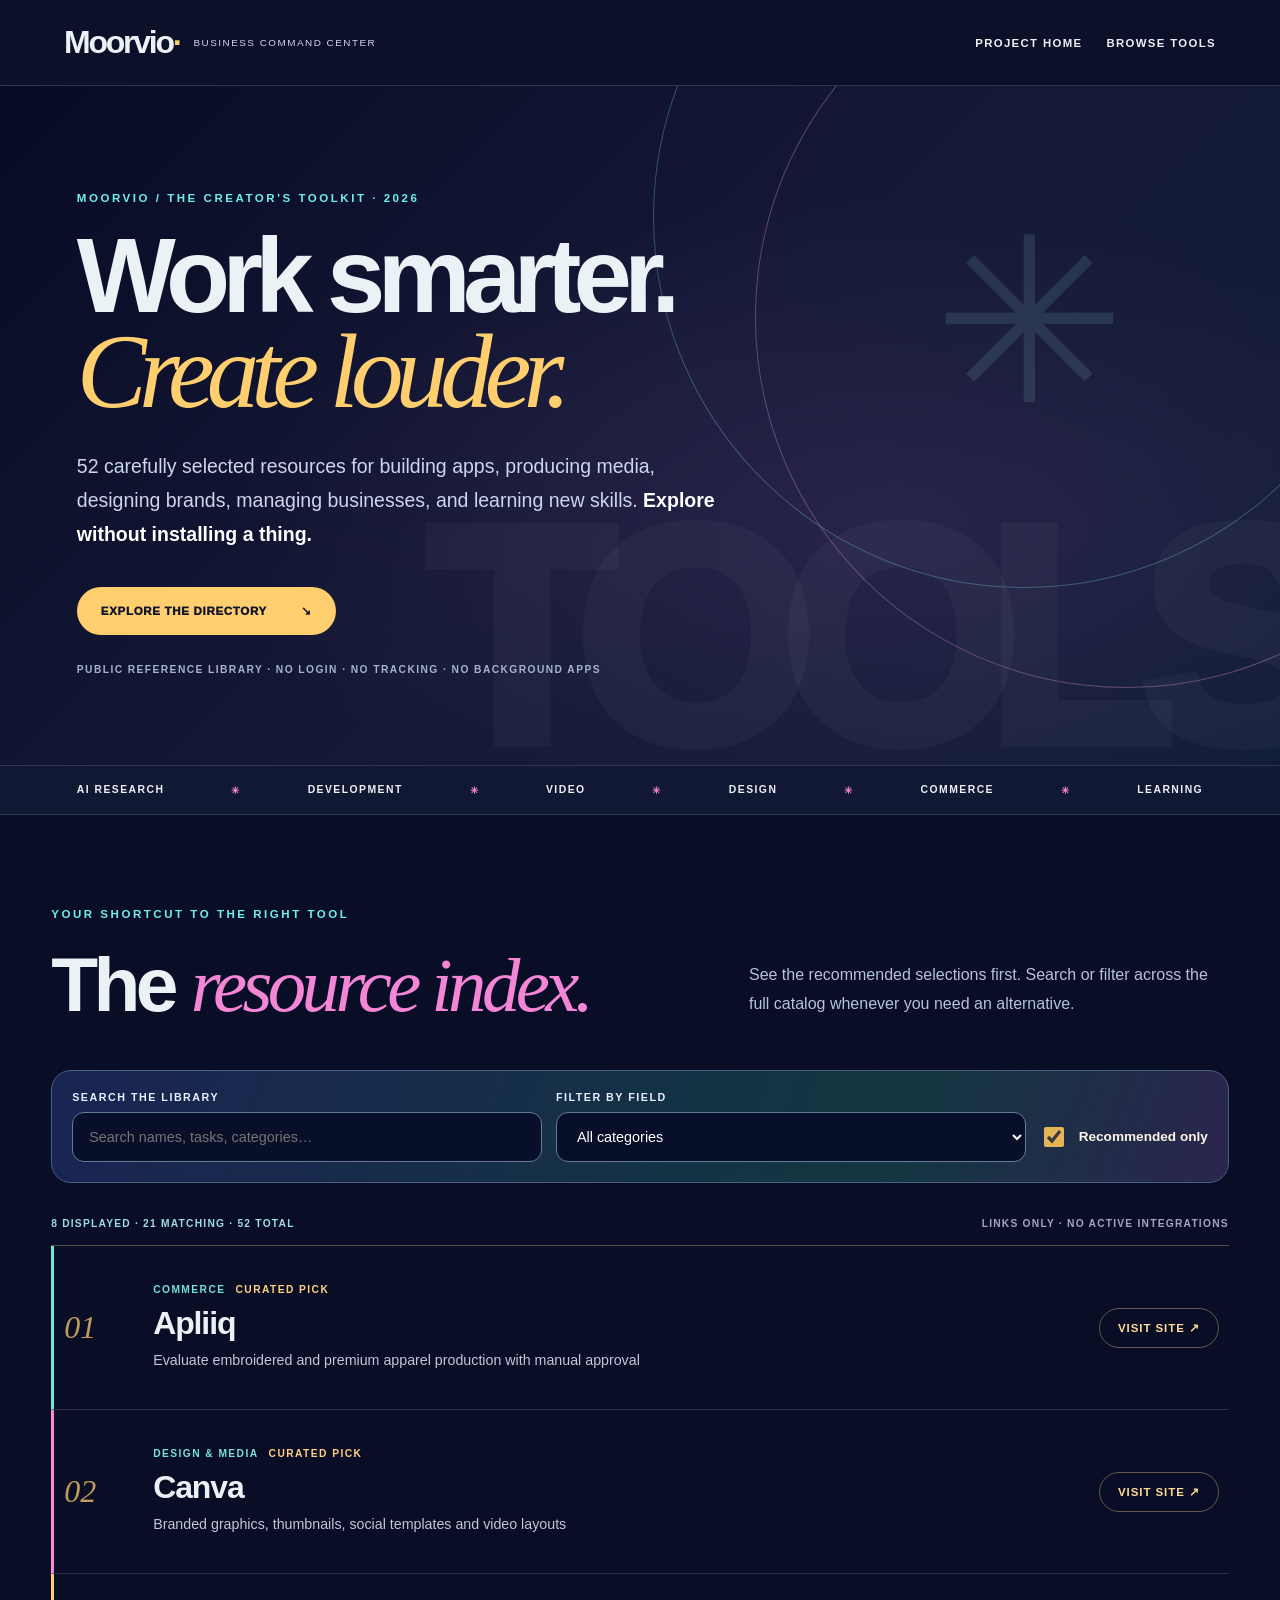
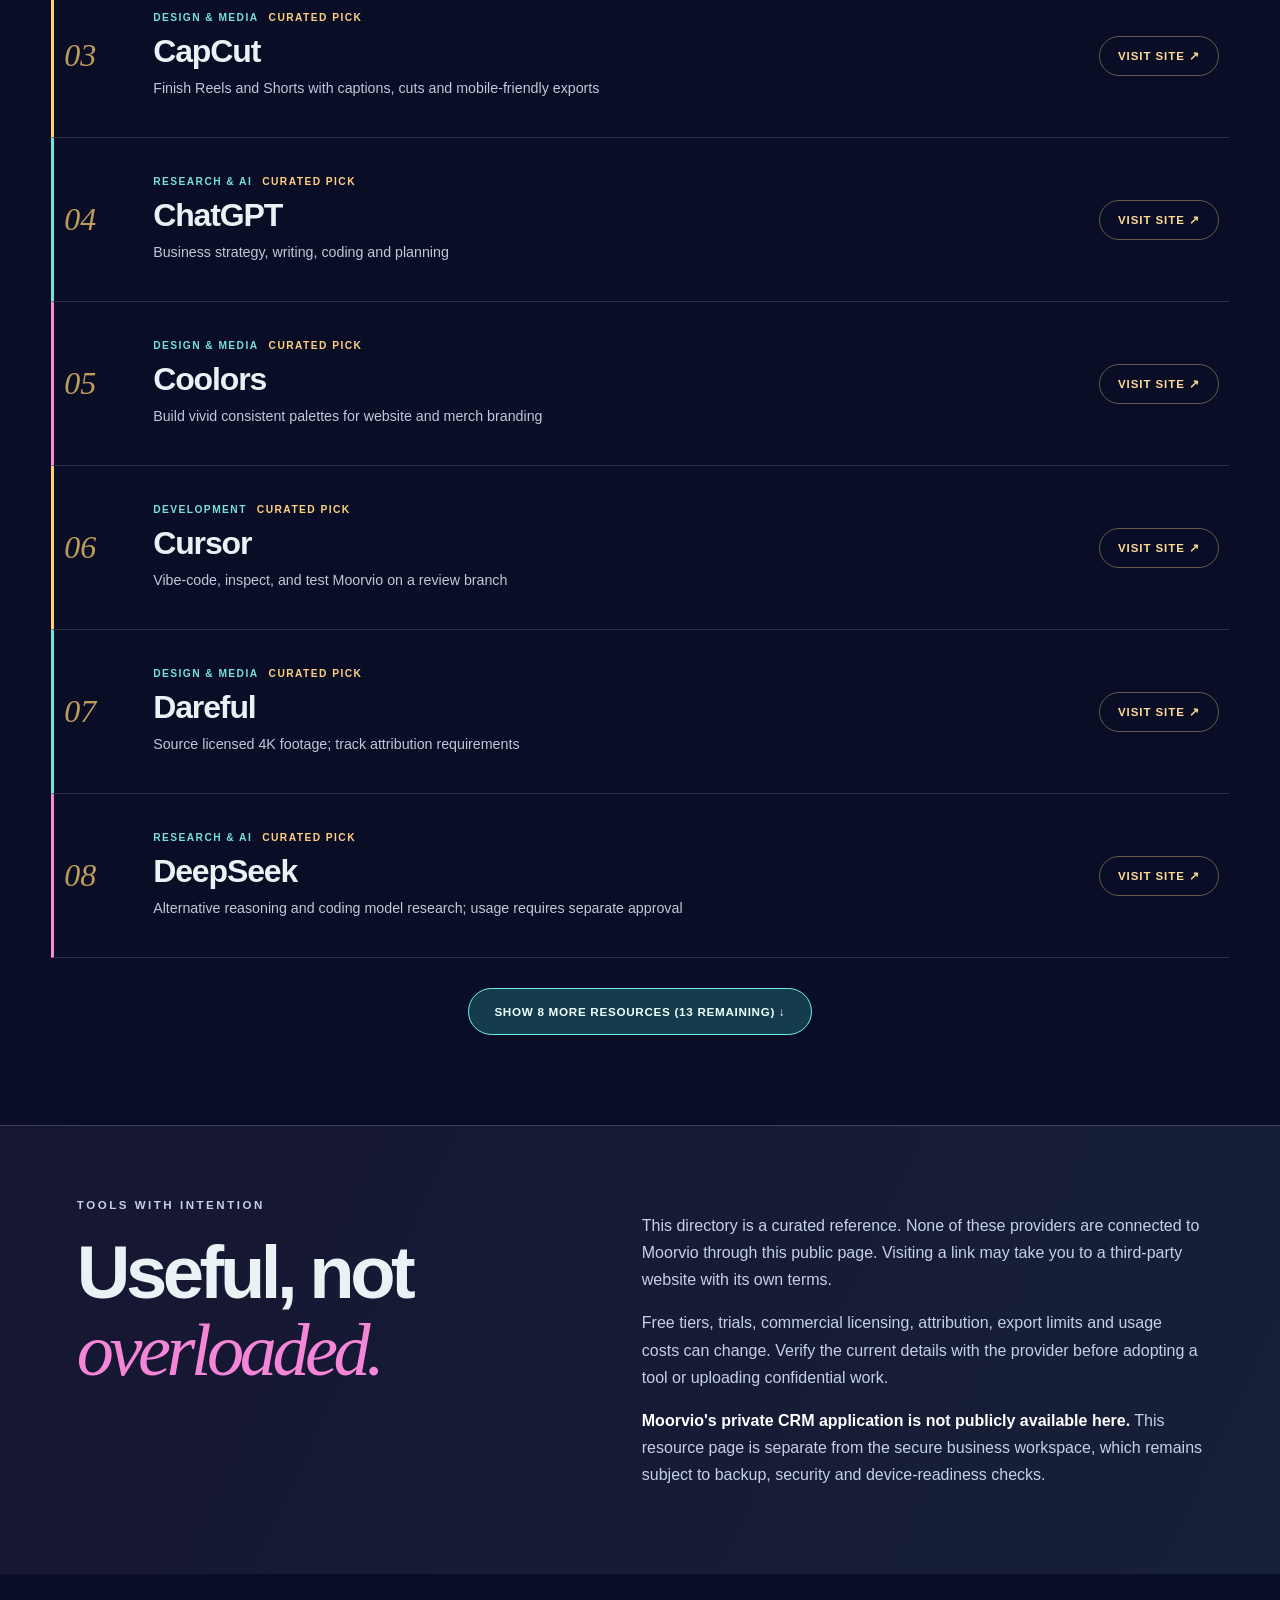
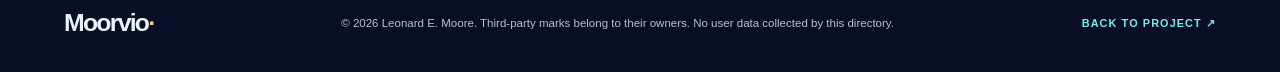
==== commit 86640a64: "Clarify recommended-only filter behavior" ====
--- a/resources.html
+++ b/resources.html
@@ -44,7 +44,7 @@
 <option value="Learning &amp; utilities">Learning &amp; utilities</option>
 <option value="Operations">Operations</option>
 <option value="Research &amp; AI">Research &amp; AI</option></select></label>
-   <label class="resource-recommended"><input id="resource-recommended" type="checkbox" checked><span>Show recommended first</span></label>
+   <label class="resource-recommended"><input id="resource-recommended" type="checkbox" checked><span>Recommended only</span></label>
  </div>
  <div class="resource-results-header"><p id="resource-count" role="status" aria-live="polite">52 resources available</p><span>LINKS ONLY · NO ACTIVE INTEGRATIONS</span></div>
  <ol id="resource-list" class="resource-list">
--- a/resources.css
+++ b/resources.css
@@ -0,0 +1,47 @@
+:root{--rd-bg:#090d25;--rd-ink:#eaf2f5;--rd-muted:#aebbd2;--rd-gold:#ffce6e;--rd-aqua:#6ff0ec;--rd-pink:#f485d7}
+body.resource-page{background:var(--rd-bg);color:var(--rd-ink);min-width:280px}
+.resource-header{position:relative;z-index:4;display:flex;gap:18px;align-items:center;justify-content:space-between;padding:24px max(5vw,20px);border-bottom:1px solid #ffffff25;background:#0c1129}
+.resource-brand{display:flex;align-items:center;gap:14px}.resource-brand small{font-size:.62rem;letter-spacing:.15em;line-height:1.4;color:#cbd9ee}
+.resource-wordmark{font-weight:850;font-size:clamp(1.6rem,4vw,2rem);letter-spacing:-.07em;color:var(--rd-ink)}.resource-wordmark span,.resource-footer>a:first-child span{color:var(--rd-gold)}
+.resource-header nav{display:flex;gap:24px;font-size:.71rem;letter-spacing:.12em;font-weight:800}.resource-header nav a:hover{color:var(--rd-aqua)}
+.resource-hero{position:relative;min-height:565px;padding:clamp(65px,8vw,135px) max(6vw,22px) 75px;isolation:isolate;overflow:hidden;background:radial-gradient(ellipse at 70% 65%,#4a35695e 0,transparent 53%),linear-gradient(135deg,#080b25,#151936 50%,#101d37)}
+.resource-hero-art{position:absolute;inset:0;overflow:hidden;z-index:-1;pointer-events:none}.resource-orbit{position:absolute;width:min(58vw,760px);height:min(58vw,760px);right:-9vw;top:-240px;border:1px solid #7ce7ee4a;border-radius:50%;transform:rotate(22deg)}.resource-orbit.two{right:-17vw;top:-140px;border-color:#e395dd5b;transform:rotate(-15deg)}
+.resource-art-word{position:absolute;right:-2vw;bottom:-.17em;font-weight:950;font-size:clamp(120px,24vw,420px);letter-spacing:-.11em;color:#ffffff08}.resource-art-asterisk{position:absolute;right:12%;top:15%;font-size:clamp(110px,18vw,280px);color:#a1e9de20}
+.resource-hero-content{max-width:920px;position:relative;z-index:1}.resource-kicker{margin:0 0 20px;font-size:.72rem;letter-spacing:.22em;font-weight:900;color:var(--rd-aqua)}
+.resource-hero h1{font-size:clamp(3.5rem,8.2vw,9rem);line-height:.9;letter-spacing:-.075em;margin:0 0 30px;font-weight:850}
+.resource-hero h1 em{font-family:Georgia,serif;font-weight:400;font-style:italic;color:var(--rd-gold)}
+.resource-lede{max-width:650px;font-size:clamp(1rem,2vw,1.22rem);line-height:1.75;color:#cbd7ee}
+.resource-lede strong{color:#fff}
+.resource-hero-cta{display:inline-flex;gap:34px;align-items:center;background:var(--rd-gold);border-radius:100px;color:#12142b;font-weight:950;font-size:.72rem;letter-spacing:.06em;padding:17px 24px;margin:16px 0}
+.resource-hero-cta:hover{background:var(--rd-aqua)}.resource-status{font-size:.64rem;letter-spacing:.14em;color:#a5b4cd;font-weight:800}
+.resource-marquee{display:flex;justify-content:space-between;gap:18px;align-items:center;padding:18px 6vw;border-block:1px solid #ffffff22;background:#111833;white-space:nowrap;overflow:hidden;font-weight:850;font-size:.65rem;letter-spacing:.14em}
+.resource-marquee b{color:var(--rd-pink)}.resource-directory{max-width:1420px;margin:auto;padding:clamp(58px,7vw,110px) max(4vw,20px)}
+.resource-section-heading{display:grid;grid-template-columns:1.4fr 1fr;gap:0 26px;margin-bottom:35px}
+.resource-section-heading .resource-kicker{grid-column:1/-1}.resource-section-heading h2{font-size:clamp(2.65rem,6vw,6rem);line-height:1.02;font-weight:850;letter-spacing:-.06em}
+.resource-section-heading h2 em,.resource-rules h2 em{color:var(--rd-pink);font-family:Georgia,serif;font-weight:400}.resource-section-heading>p:last-child{max-width:460px;color:#b3c3db;font-size:1rem}
+.resource-filters{display:flex;gap:14px;flex-wrap:wrap;align-items:end;background:linear-gradient(110deg,#1a2452,#123741 70%,#2b254e);padding:20px;border:1px solid #486080;border-radius:20px}
+.resource-field{flex:1 1 230px;display:grid;gap:9px;font-size:.67rem;font-weight:900;letter-spacing:.14em;color:#eaf0fe}
+.resource-field input,.resource-field select{width:100%;min-height:50px;background:#080f29;border:1px solid #667a99;color:white;padding:12px 16px;border-radius:12px;font:inherit;font-size:.9rem;letter-spacing:normal;font-weight:500}
+.resource-recommended{display:flex;gap:12px;align-items:center;min-height:50px;cursor:pointer;flex:0 0 auto;font-size:.85rem;color:#fbf4e9;font-weight:750}
+.resource-recommended input{accent-color:#e6b459;width:20px;height:20px}
+.resource-results-header{display:flex;justify-content:space-between;gap:12px;flex-wrap:wrap;align-items:center;margin:32px 0 12px;font-weight:850;letter-spacing:.12em;font-size:.64rem;color:#9ddce3}
+.resource-results-header p{margin:0}.resource-results-header span{color:#9da9c2}
+.resource-list{list-style:none;padding:0;margin:0;border-top:1px solid #c7a66b6a}
+.resource-row{display:grid;grid-template-columns:65px minmax(0,1fr) auto;gap:24px;align-items:center;min-height:164px;padding:23px 10px;border-bottom:1px solid #ffffff23;position:relative;transition:background .2s ease,padding .2s ease}
+.resource-row:nth-child(3n+1){border-left:3px solid #68e8df}.resource-row:nth-child(3n+2){border-left:3px solid #f48bd4}.resource-row:nth-child(3n){border-left:3px solid #ffce6e}
+.resource-row:hover{background:#202c4a; padding-inline:20px}
+.resource-row[hidden]{display:none!important}
+.resource-index{font-family:Georgia,serif;font-size:2rem;font-style:italic;color:#ffce6ebd}
+.resource-eyebrow{display:flex;flex-wrap:wrap;gap:10px;align-items:center;font-size:.64rem;letter-spacing:.14em;font-weight:800;text-transform:uppercase;color:#78dfdf}
+.resource-pick{color:#ffd080}.resource-copy h3{font-size:clamp(1.3rem,2.5vw,2.25rem);letter-spacing:-.035em;margin:10px 0 8px}
+.resource-copy p{color:#c1c8d9;font-size:.89rem;max-width:700px;line-height:1.5;margin:0}
+.resource-visit{font-size:.72rem;letter-spacing:.08em;font-weight:900;white-space:nowrap;color:#ffdb99;border:1px solid #c9b17877;border-radius:40px;padding:12px 18px}
+.resource-visit:hover{background:#f7d995;color:#111630}
+.resource-more{display:flex;align-items:center;justify-content:center;margin:30px auto 0;border:1px solid var(--rd-aqua);color:#effffc;background:#143c4c;padding:16px 25px;border-radius:100px;font-size:.73rem;font-weight:900;letter-spacing:.06em;cursor:pointer}.resource-more[hidden]{display:none!important}.resource-more:hover{background:#236575}
+.resource-empty{padding:35px;font-size:1.08rem;color:#c4d1e4}.resource-empty[hidden]{display:none!important}
+.resource-rules{display:grid;grid-template-columns:1fr 1.15fr;gap:6vw;padding:70px max(6vw,20px);border-top:1px solid #ffffff2b;background:linear-gradient(115deg,#161631,#172039)}.resource-rules h2{font-size:clamp(2.8rem,5.8vw,5.8rem);font-weight:850;line-height:1.03;letter-spacing:-.06em}.resource-rules p{color:#c5d0e4;line-height:1.7}.resource-rules strong{color:white}
+.resource-footer{display:flex;gap:22px;justify-content:space-between;align-items:center;padding:35px max(5vw,20px)}.resource-footer>a:first-child{font-size:1.55rem;font-weight:850;letter-spacing:-.07em}.resource-footer p{color:#b5c0d3;font-size:.72rem}.resource-footer>a:last-child{white-space:nowrap;font-size:.68rem;letter-spacing:.1em;font-weight:850;color:var(--rd-aqua)}
+.resource-page :is(button,a,input,select):focus-visible{outline:3px solid var(--rd-gold);outline-offset:3px}
+@media(max-width:800px){.resource-hero{min-height:0}.resource-hero-art{opacity:.5}.resource-section-heading,.resource-rules{grid-template-columns:1fr;gap:15px}.resource-marquee{justify-content:flex-start}.resource-row{grid-template-columns:42px minmax(0,1fr);gap:15px}.resource-visit{grid-column:2;justify-self:start}.resource-header nav{gap:12px}.resource-footer{flex-wrap:wrap}.resource-footer p{order:3;flex-basis:100%}}
+@media(max-width:520px){.resource-header{flex-wrap:wrap}.resource-header nav{width:100%;justify-content:space-between}.resource-hero{padding-top:56px}.resource-hero h1{font-size:clamp(3.1rem,13vw,5.1rem)}.resource-filters{display:grid}.resource-field{width:100%}.resource-row{padding:22px 8px;gap:12px}.resource-copy p{font-size:.83rem}.resource-visit{font-size:.7rem}.resource-marquee{font-size:.58rem}.resource-status{line-height:1.8;max-width:270px}}
+@media(prefers-reduced-motion:reduce){*,*::before,*::after{transition:none!important}html{scroll-behavior:auto}}
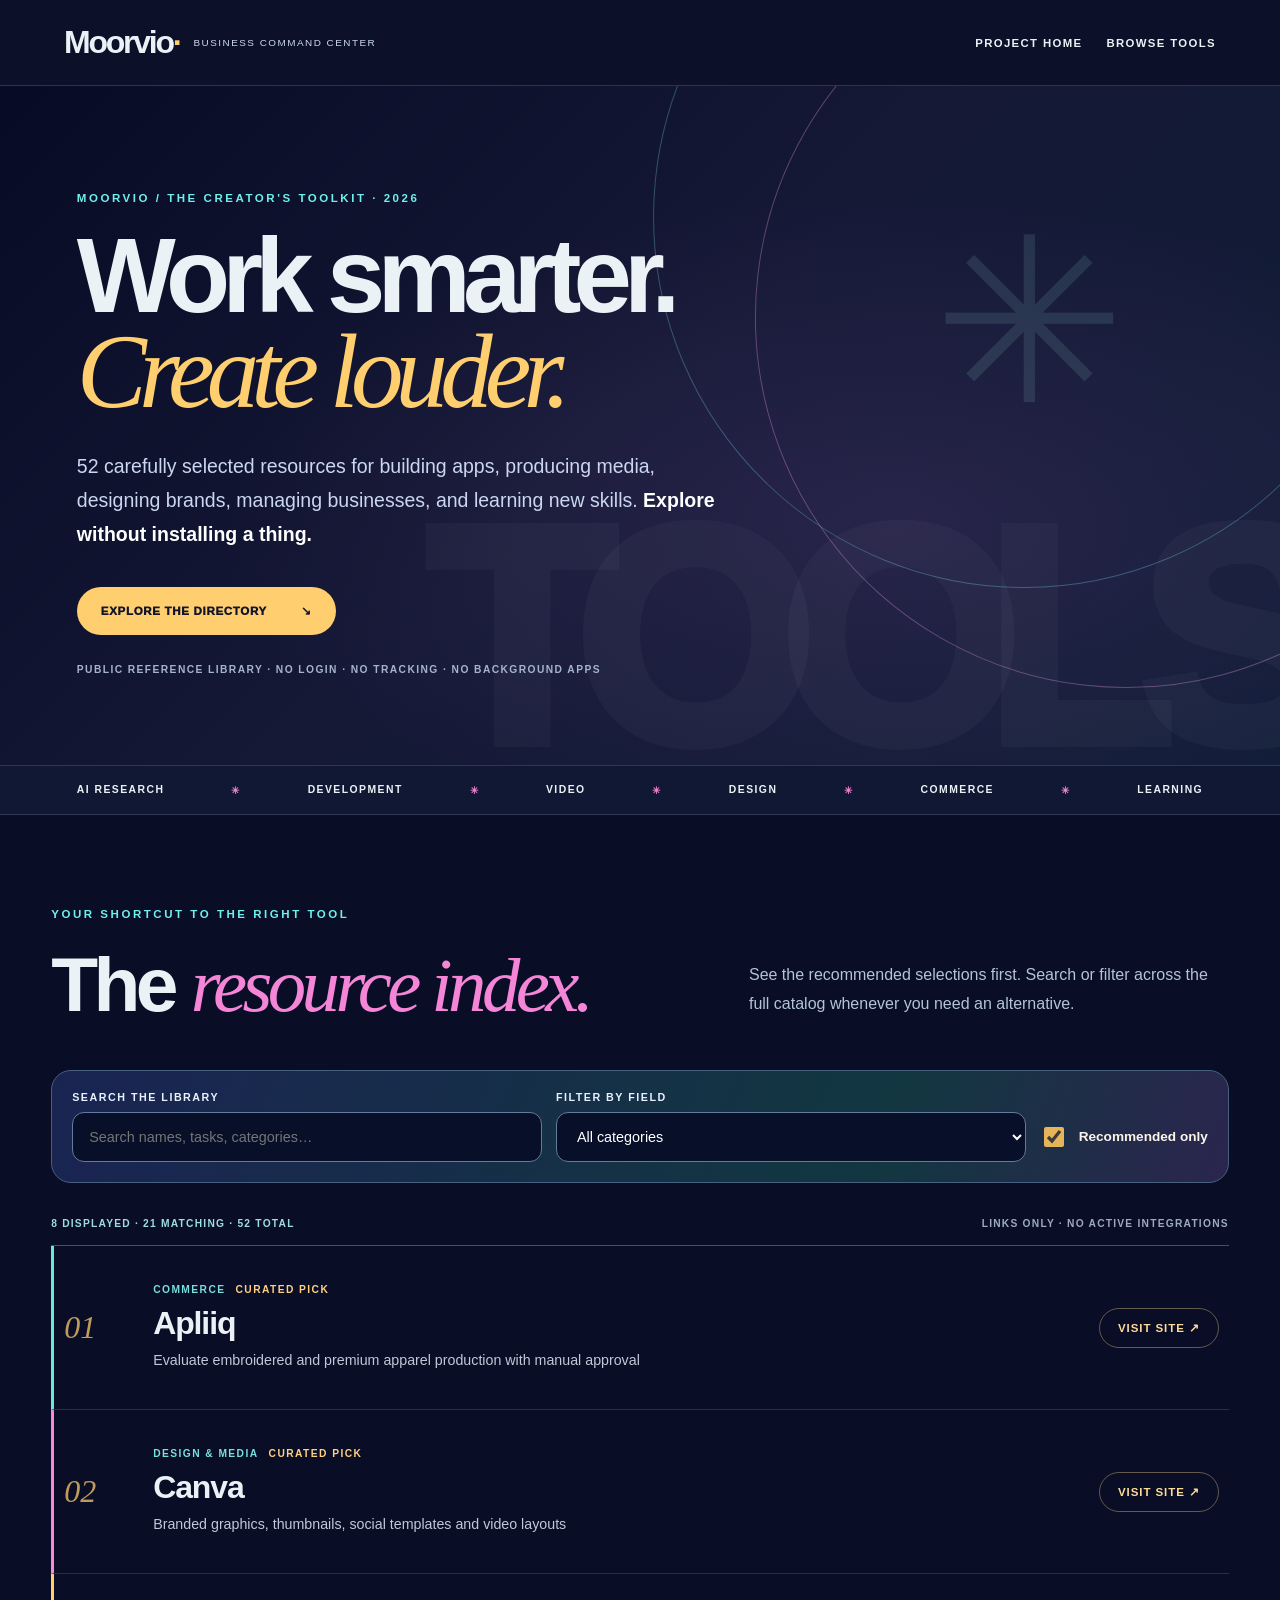
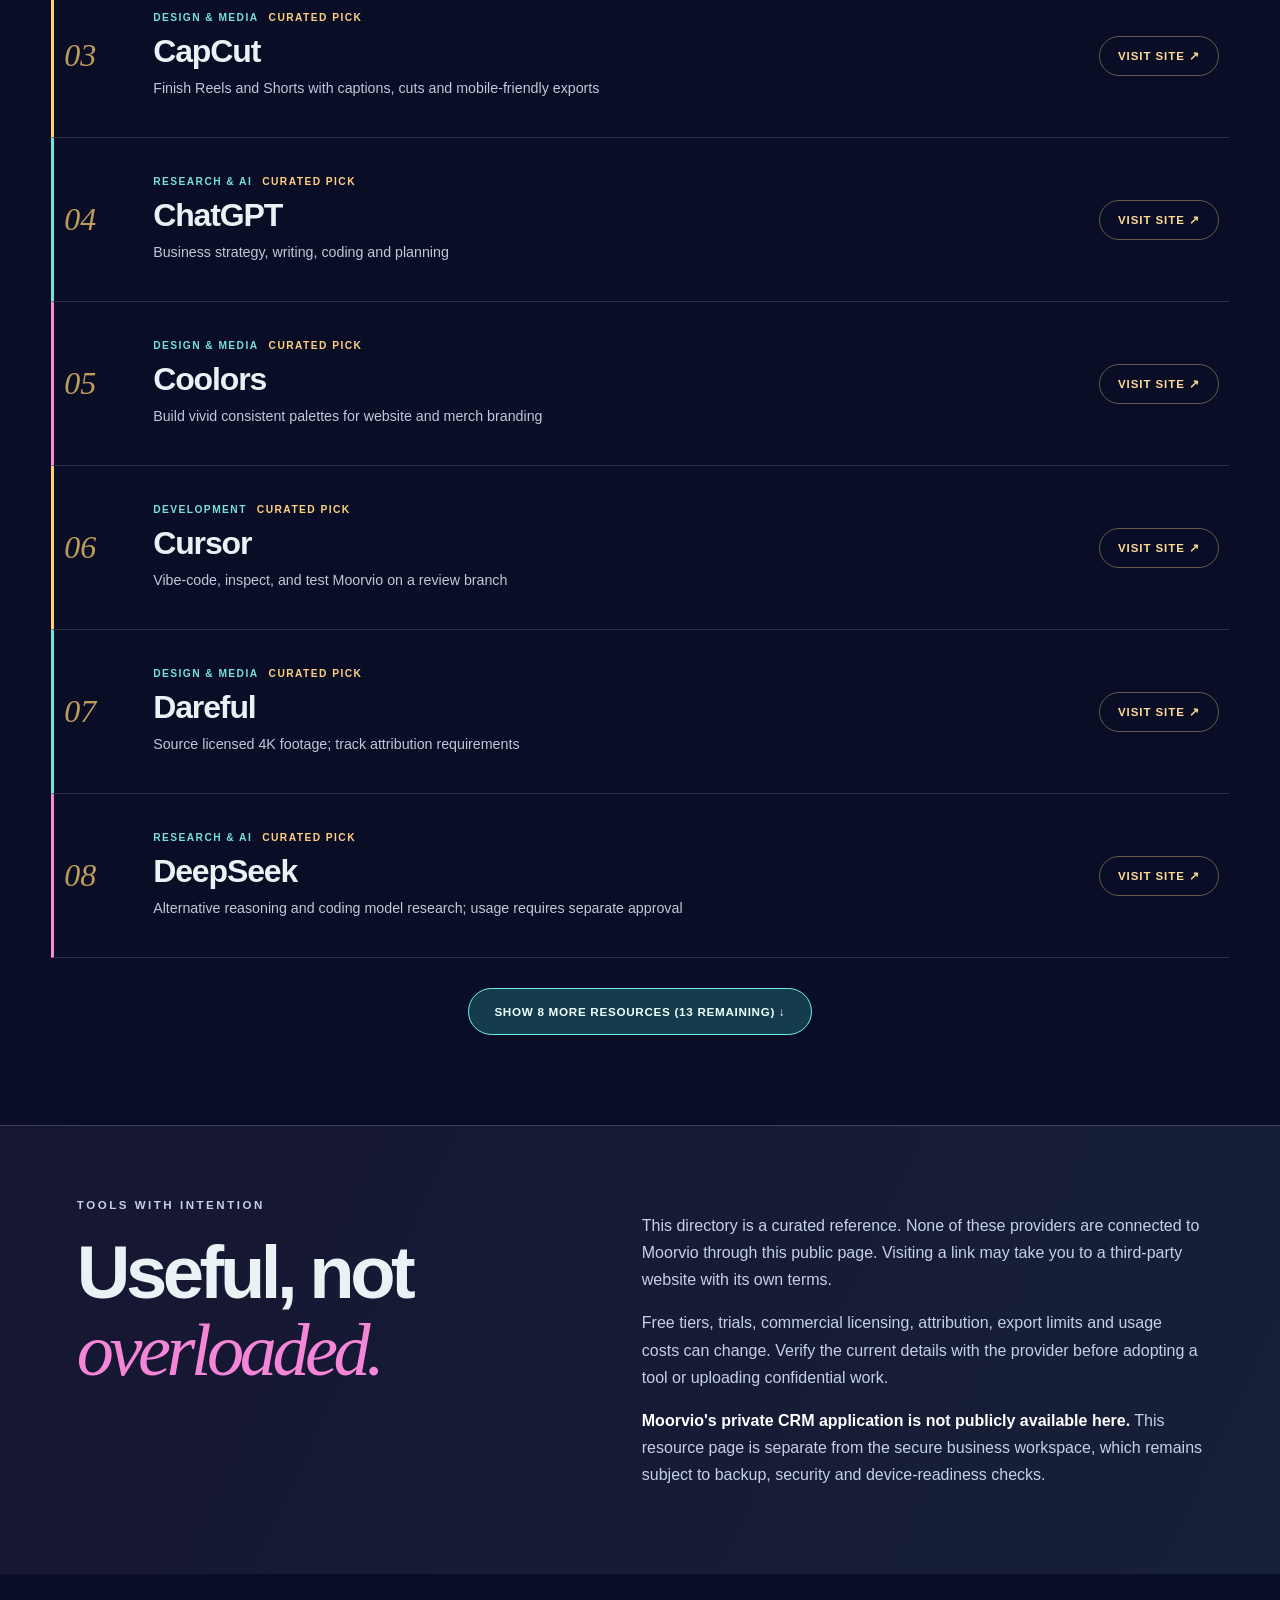
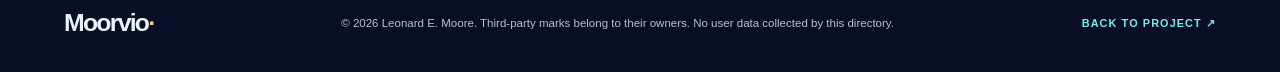
==== commit 420ec032: "Create cinematic and accessible motion experiences on Moorvio public pages" ====
--- a/resources.html
+++ b/resources.html
@@ -15,6 +15,7 @@
 <link rel="stylesheet" href="styles.css">
 <link rel="stylesheet" href="resources.css">
 <script src="resources.js" defer></script>
+<link rel="stylesheet" href="motion.css">
 </head>
 <body class="resource-page">
 <a class="skip" href="#directory">Skip to resource directory</a>
@@ -315,4 +316,5 @@
 <section class="resource-rules" aria-labelledby="rules-title"><div><p class="resource-kicker">TOOLS WITH INTENTION</p><h2 id="rules-title">Useful, not <em>overloaded.</em></h2></div><div><p>This directory is a curated reference. None of these providers are connected to Moorvio through this public page. Visiting a link may take you to a third-party website with its own terms.</p><p>Free tiers, trials, commercial licensing, attribution, export limits and usage costs can change. Verify the current details with the provider before adopting a tool or uploading confidential work.</p><p><strong>Moorvio's private CRM application is not publicly available here.</strong> This resource page is separate from the secure business workspace, which remains subject to backup, security and device-readiness checks.</p></div></section>
 </main>
 <footer class="resource-footer"><a href="./">Moorvio<span aria-hidden="true">·</span></a><p>© 2026 Leonard E. Moore. Third-party marks belong to their owners. No user data collected by this directory.</p><a href="./">BACK TO PROJECT ↗</a></footer>
+<script src="motion.js" defer></script>
 </body></html>
--- a/motion.css
+++ b/motion.css
@@ -0,0 +1,34 @@
+
+/* Moorvio Motion — cinematic, accessible and dependency-free. No animation runs without visitor consent from media preferences. */
+@media (prefers-reduced-motion: no-preference) {
+  body.motion-ready .v2-hero-copy .v2-kicker,
+  body.motion-ready .resource-hero-content .resource-kicker {animation: mv-rise .62s cubic-bezier(.2,.7,.2,1) both}
+  body.motion-ready .v2-hero-copy h1,
+  body.motion-ready .resource-hero-content h1 {animation: mv-rise .82s .12s cubic-bezier(.2,.7,.2,1) both}
+  body.motion-ready .v2-hero-copy .v2-lead,
+  body.motion-ready .resource-hero-content .resource-lede {animation: mv-rise .8s .23s cubic-bezier(.2,.7,.2,1) both}
+  body.motion-ready .v2-hero-copy .v2-actions,
+  body.motion-ready .resource-hero-content .resource-actions {animation: mv-rise .8s .33s cubic-bezier(.2,.7,.2,1) both}
+  body.motion-ready .v2-preview,
+  body.motion-ready .resource-hero-art {animation: mv-arrive 1.1s .18s cubic-bezier(.2,.7,.2,1) both}
+  .mv-reveal {opacity:0;transform:translate3d(0,26px,0);transition:opacity .76s cubic-bezier(.2,.7,.2,1),transform .76s cubic-bezier(.2,.7,.2,1);transition-delay:var(--mv-stagger,0ms)}
+  .mv-reveal.mv-visible {opacity:1;transform:none}
+  .mv-progress {position:fixed;top:0;left:0;width:100%;height:3px;z-index:30;pointer-events:none;transform:scaleX(0);transform-origin:left center;background:linear-gradient(90deg,#84f9ee 0%,#b8a2ff 55%,#d6ff71 100%);box-shadow:0 0 18px #84f9ee66}
+  .v2-preview,.v2-feature-list article,.resource-row {transition:transform .38s cubic-bezier(.2,.7,.2,1),border-color .38s ease}
+  @media(hover:hover) {
+    .v2-preview:hover {transform:translate3d(0,-5px,0)}
+    .v2-feature-list article:hover,.resource-row:not([hidden]):hover {transform:translate3d(0,-4px,0)}
+    .v2-btn:focus-visible {transform:translate3d(0,-2px,0)}
+  }
+  @keyframes mv-rise {from {opacity:0;transform:translate3d(0,23px,0)}to{opacity:1;transform:translate3d(0,0,0)}}
+  @keyframes mv-arrive {from{opacity:0;transform:translate3d(15px,12px,0) scale(.975)}to{opacity:1;transform:none}}
+}
+@media (prefers-reduced-motion: reduce) {
+  html,body{scroll-behavior:auto!important}
+  .mv-reveal,.mv-reveal.mv-visible{opacity:1!important;transform:none!important;transition:none!important}
+  .mv-progress{display:none!important}
+  .v2-preview,.v2-feature-list article,.resource-row,.resource-hero-art {animation:none!important;transition:none!important;transform:none!important}
+}
+@media (hover:none) {
+  .v2-preview:hover,.v2-feature-list article:hover,.resource-row:hover {transform:none!important}
+}
